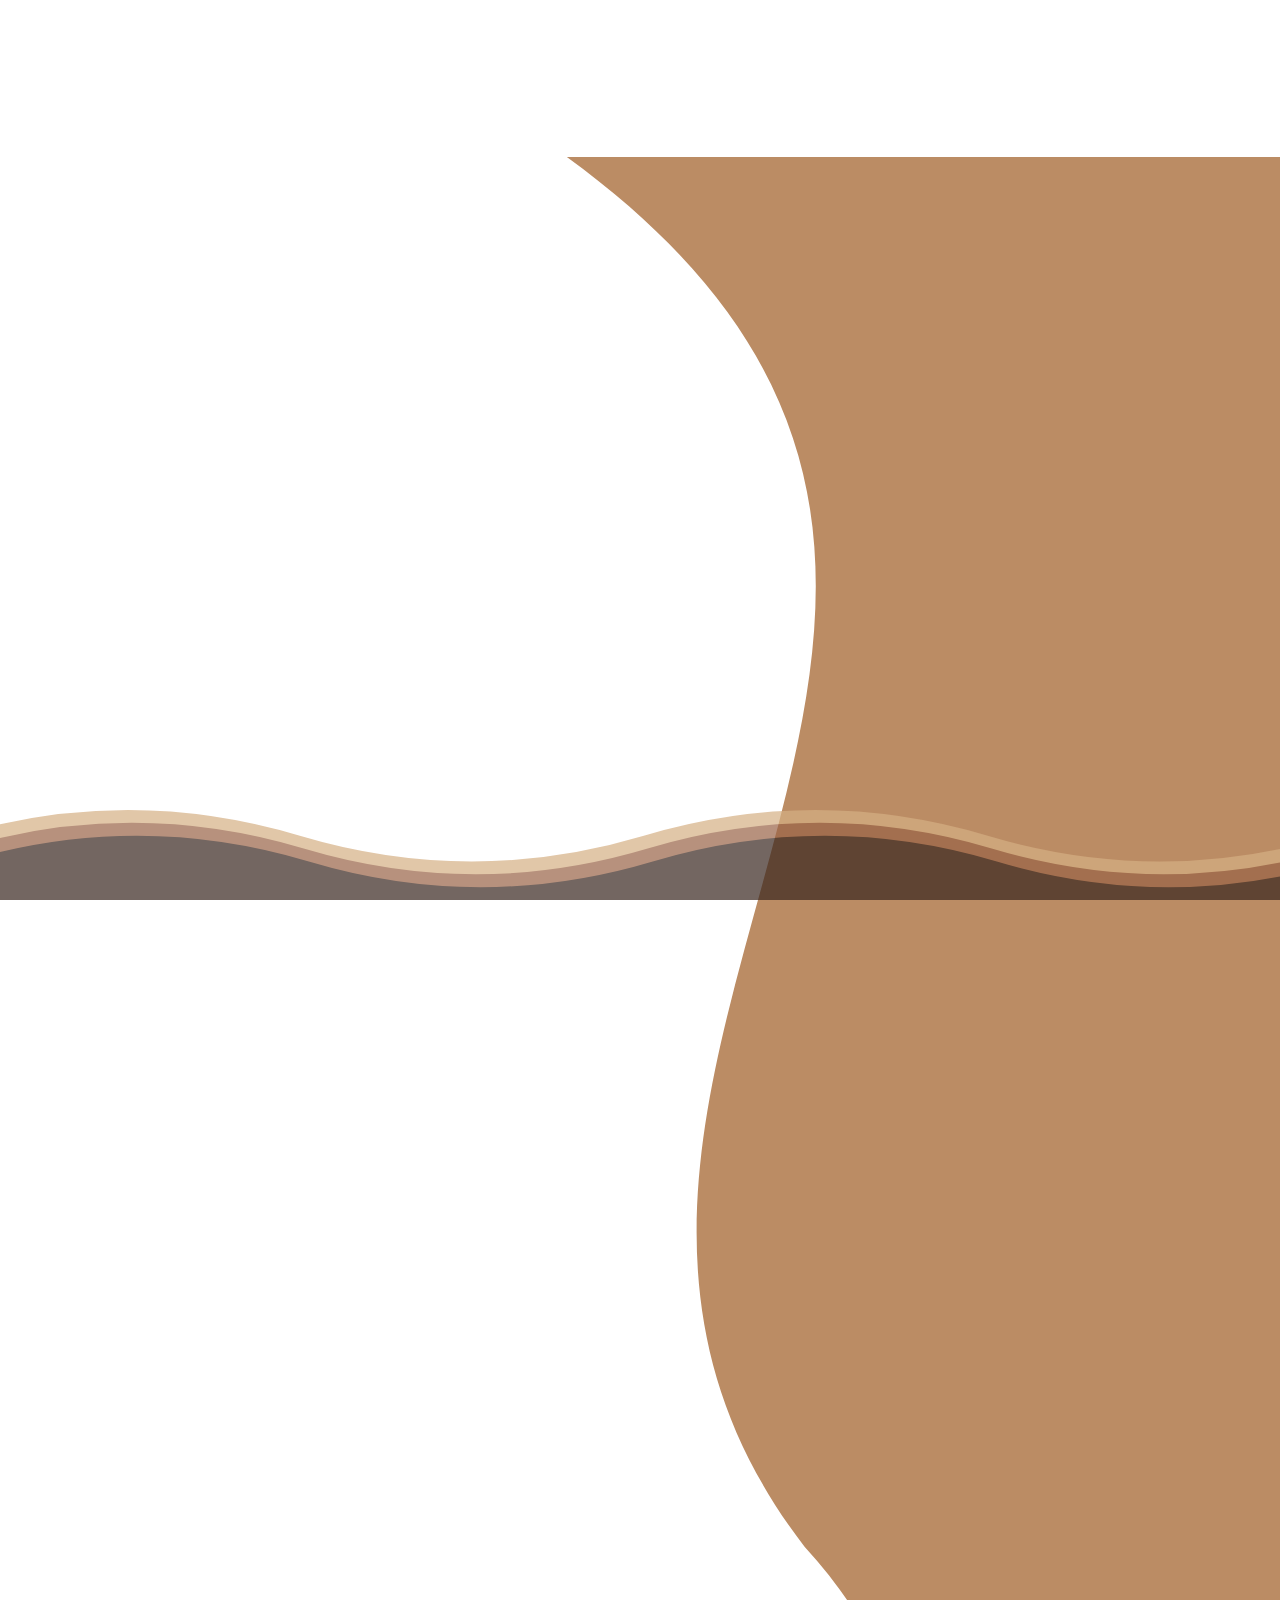
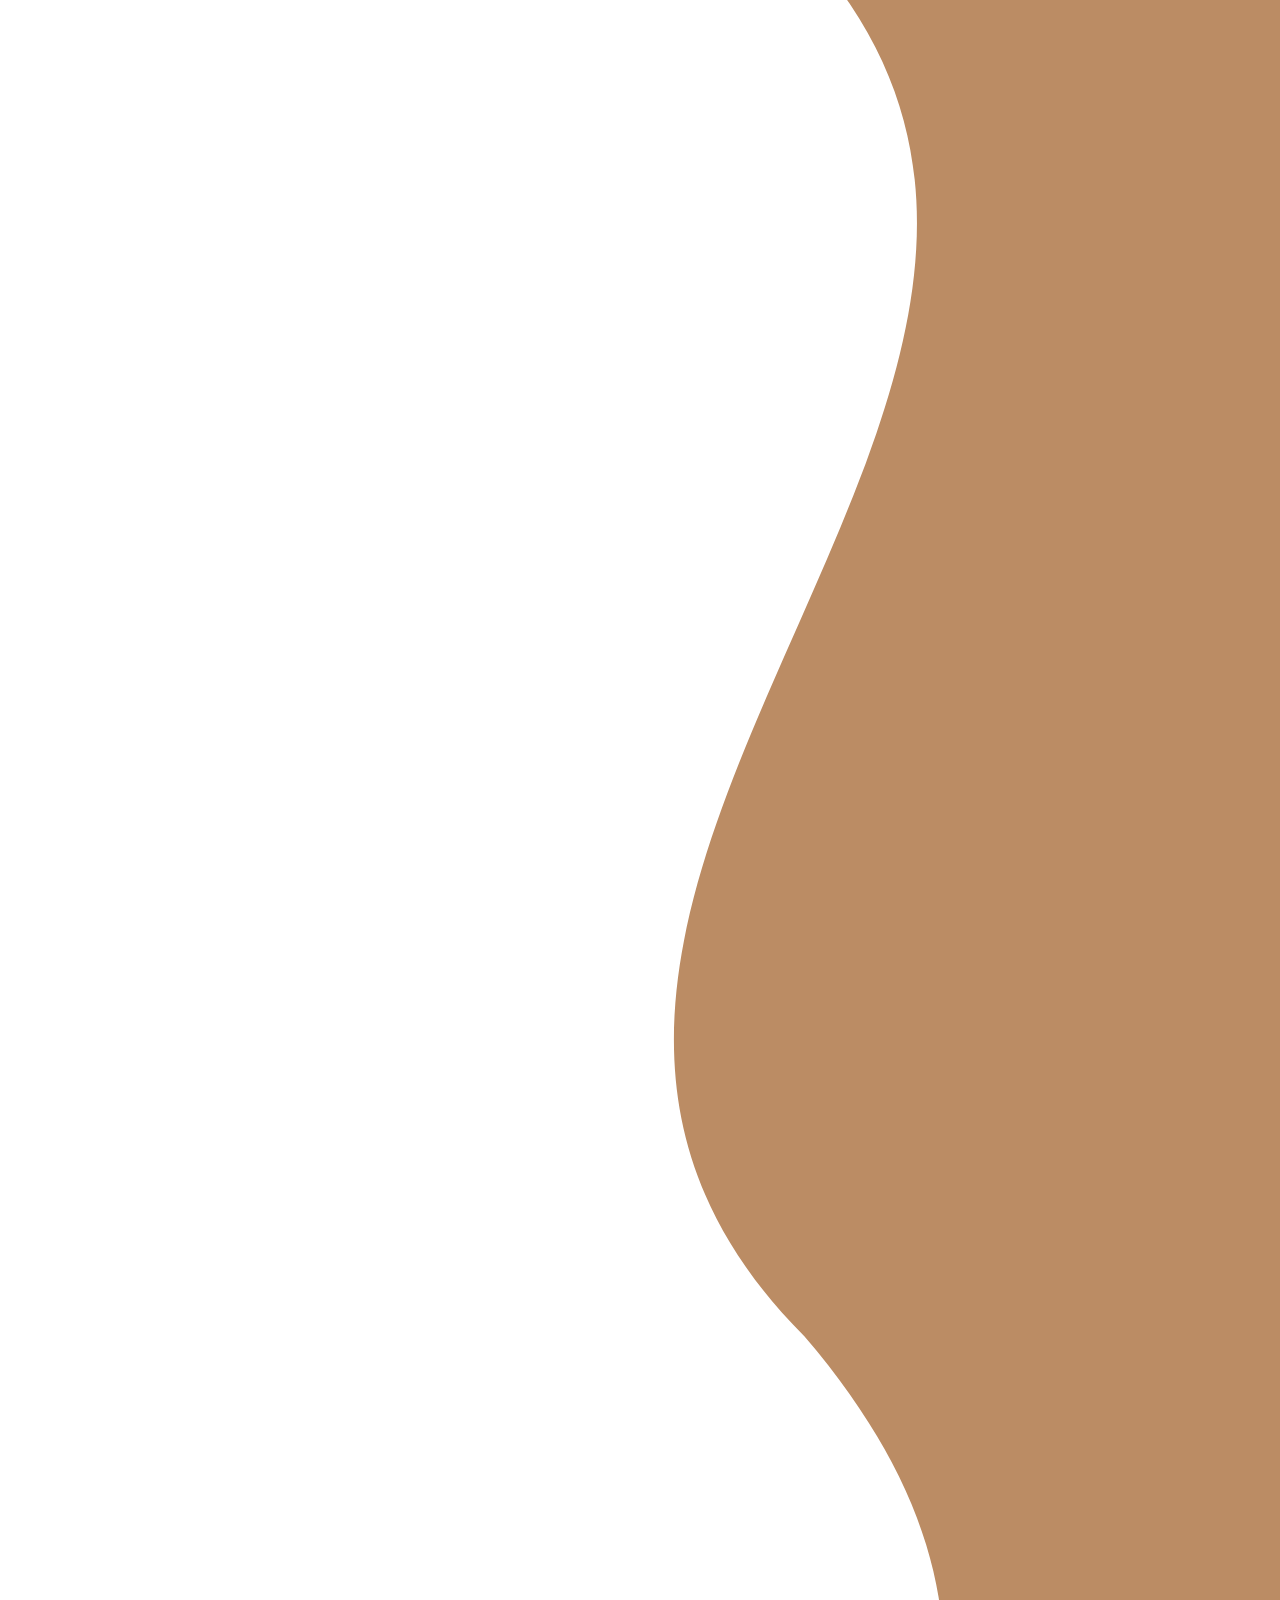
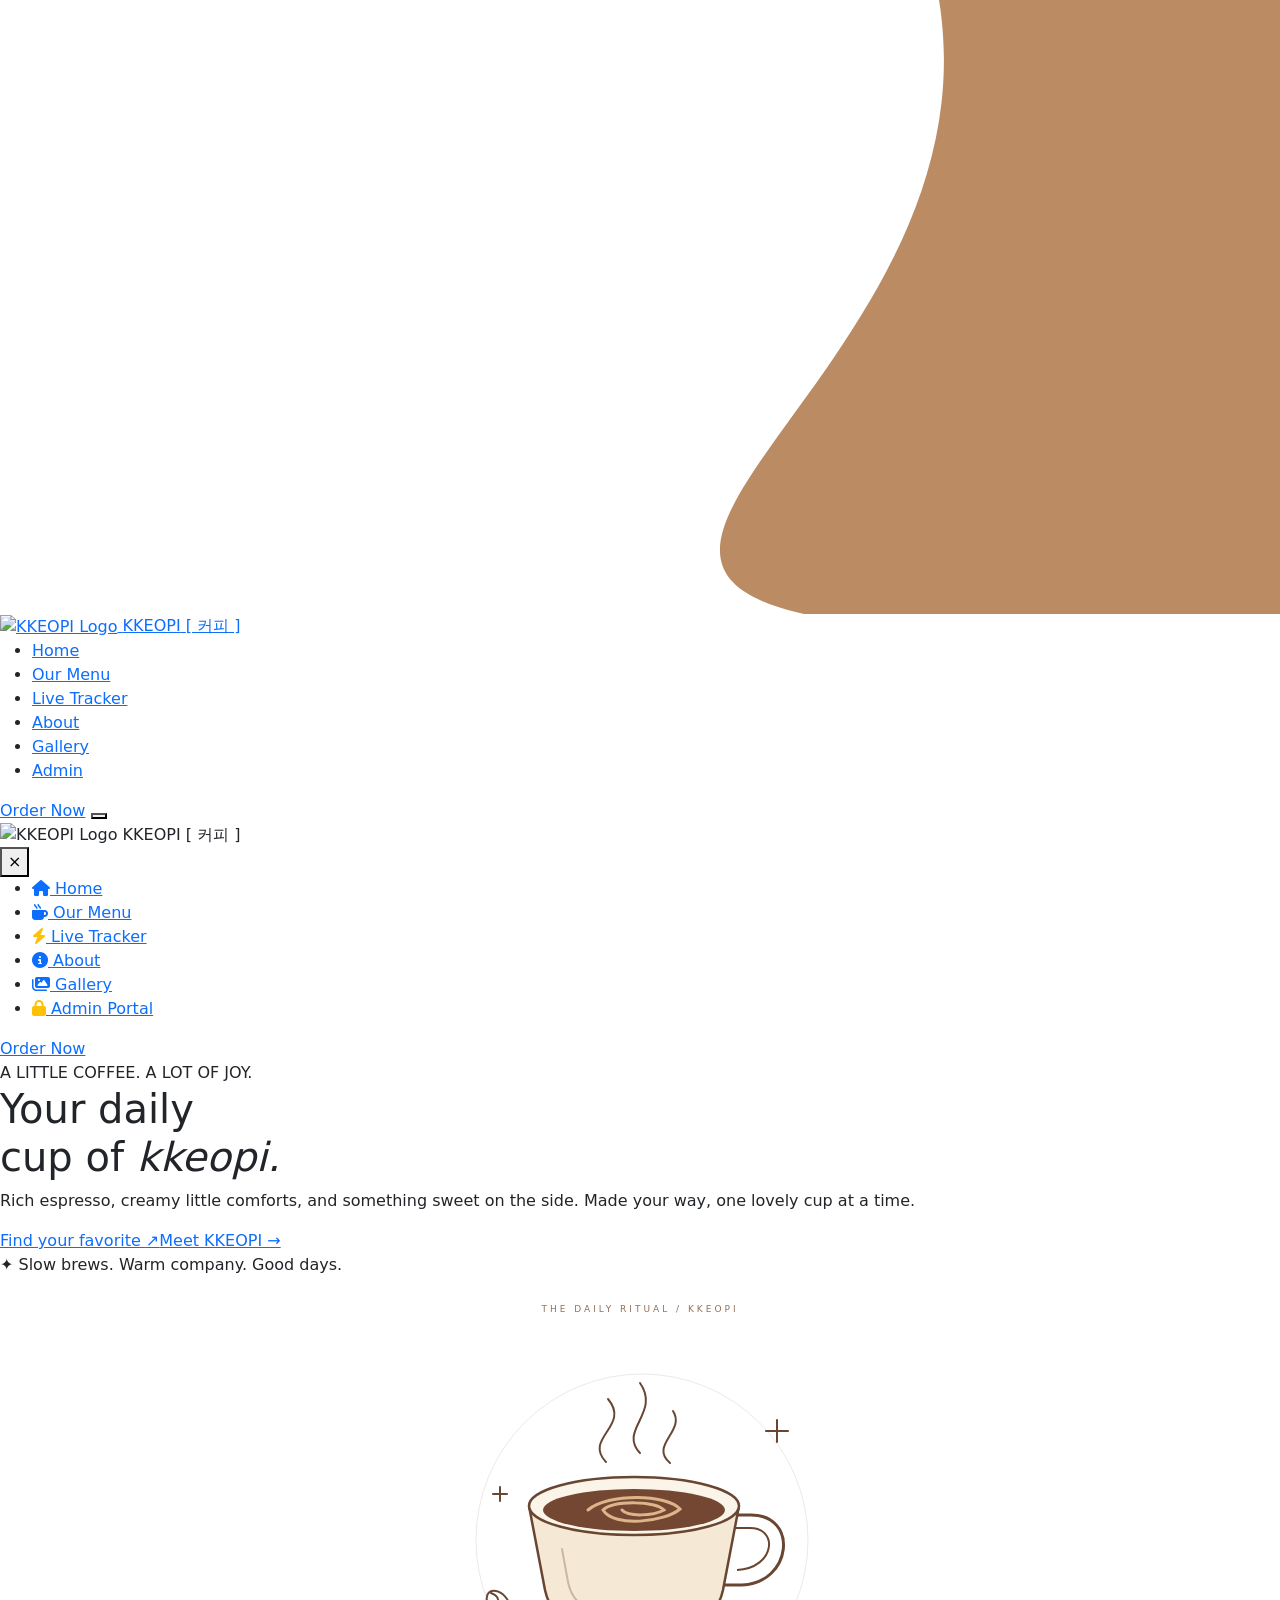
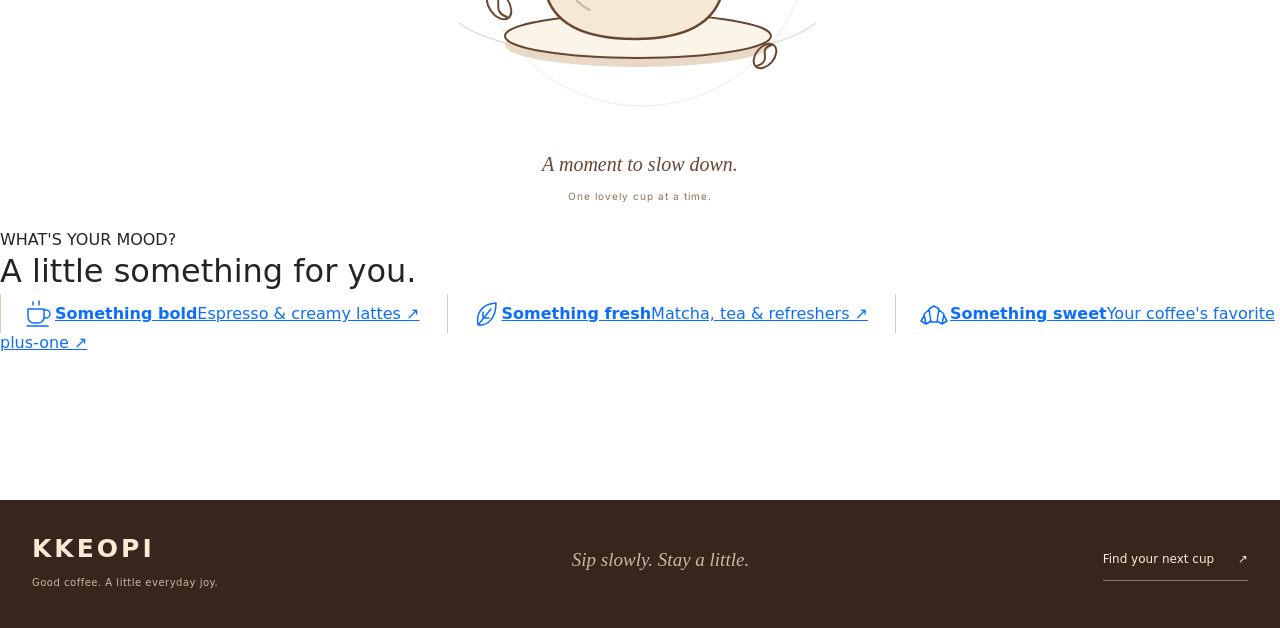
==== index.html @ 7f4a7f3a "improved UI" ====
<!DOCTYPE html>
<html lang="en">

<head>
  <meta charset="UTF-8">
  <meta name="viewport" content="width=device-width, initial-scale=1.0">
  <title>KKEOPI Coffee — Crafted Coffee for Every Moment</title>

  <link rel="preconnect" href="https://fonts.googleapis.com">
  <link rel="preconnect" href="https://fonts.gstatic.com" crossorigin>
  <link href="https://fonts.googleapis.com/css2?family=Cormorant+Garamond:wght@600;700&family=Inter:wght@300;400;500;600;700&display=swap" rel="stylesheet">
  <link href="https://cdnjs.cloudflare.com/ajax/libs/font-awesome/6.6.0/css/all.min.css" rel="stylesheet">
  <link href="https://cdn.jsdelivr.net/npm/bootstrap@5.3.3/dist/css/bootstrap.min.css" rel="stylesheet">
  <link rel="stylesheet" href="KKEOPI.css">
  <script src="https://cdn.jsdelivr.net/npm/@supabase/supabase-js@2"></script>
  <script src="config.js"></script>
  <script src="assets/kopi-client.js" defer></script>
  <script src="KKEOPI.js" defer></script>
  <link rel="stylesheet" href="assets/customer.css">
  <link rel="stylesheet" href="assets/storefront-refresh.css">
  <script src="assets/customer.js" defer></script>
  <link rel="stylesheet" href="assets/cafe-evolution.css">
  <script src="assets/cafe-evolution.js" defer></script>
</head>

<body class="customer-site">
  <!-- Interactive Liquid Coffee Touching Surface Canvas -->
  <canvas id="coffeeRippleCanvas"></canvas>

  <div class="left-side"></div>
  <div class="right-side"></div>
  <div class="mouseGlow"></div>

  <!-- Coffee Wave from AI -->
  <svg class="wave" viewBox="0 0 350 1000" preserveAspectRatio="none">
    <path fill="#BB8C64"
      d="M155 0
      C320 120 120 250 220 380
      C330 500 100 640 220 760
      C340 900 130 980 220 1000
      L350 1000
      L350 0Z" />
  </svg>

  <!-- Liquid Frosted Navigation Bar -->
  <nav class="liquid-nav">
    <a href="index.html" class="logo">
      <img src="assets/kkeopi_logo.jpg" alt="KKEOPI Logo" class="brand-logo-img" referrerPolicy="no-referrer">
      <span>KKEOPI</span> <span class="brand-badge">[ 커피 ]</span>
    </a>
    
    <div class="nav-links-wrapper">
      <div class="sliding-pill" id="navPill"></div>
      <ul id="navList">
        <li class="active"><a href="index.html">Home</a></li>
        <li><a href="products.html">Our Menu</a></li>
        <li><a href="order-status.html">Live Tracker</a></li>
        <li><a href="about.html">About</a></li>
        <li><a href="gallery.html">Gallery</a></li>
        <li><a href="admin.html">Admin</a></li>
      </ul>
    </div>

    <div class="nav-actions">
      <a href="products.html" class="order liquid-sheen">Order Now</a>
      <button class="hamburger-btn" id="mobileMenuBtn" aria-label="Toggle navigation menu">
        <span></span>
        <span></span>
        <span></span>
      </button>
    </div>
  </nav>

  <!-- Responsive Mobile Hamburger Drawer -->
  <div class="mobile-drawer" id="mobileDrawer">
    <div class="mobile-drawer-backdrop" id="drawerBackdrop"></div>
    <div class="mobile-drawer-content">
      <div class="drawer-header">
        <div class="logo">
          <img src="assets/kkeopi_logo.jpg" alt="KKEOPI Logo" class="brand-logo-img" referrerPolicy="no-referrer">
          <span>KKEOPI</span> <span class="brand-badge">[ 커피 ]</span>
        </div>
        <button class="drawer-close" id="drawerClose" aria-label="Close menu">&times;</button>
      </div>
      <ul class="mobile-nav-list">
        <li class="active"><a href="index.html"><i class="fa-solid fa-house"></i> Home</a></li>
        <li><a href="products.html"><i class="fa-solid fa-mug-hot"></i> Our Menu</a></li>
        <li><a href="order-status.html"><i class="fa-solid fa-bolt text-warning"></i> Live Tracker</a></li>
        <li><a href="about.html"><i class="fa-solid fa-circle-info"></i> About</a></li>
        <li><a href="gallery.html"><i class="fa-solid fa-images"></i> Gallery</a></li>
        <li><a href="admin.html"><i class="fa-solid fa-lock text-warning"></i> Admin Portal</a></li>
      </ul>
      <div class="drawer-footer">
        <a href="products.html" class="order mobile-order liquid-sheen">Order Now</a>
      </div>
    </div>
  </div>

  <main class="home-main">
  <section class="hero">
    <div class="hero-copy">
      <span class="eyebrow">A LITTLE COFFEE. A LOT OF JOY.</span>
      <h1>Your daily<br>cup of <em>kkeopi.</em></h1>
      <p>Rich espresso, creamy little comforts, and something sweet on the side. Made your way, one lovely cup at a time.</p>
      <div class="buttons"><a href="products.html" class="liquid-sheen">Find your favorite <span aria-hidden="true">&#8599;</span></a><a href="about.html">Meet KKEOPI &rarr;</a></div>
      <div class="hero-note"><span>&#10022;</span> Slow brews. Warm company. Good days.</div>
    </div>
<div class="hero-art" aria-hidden="true">
      <span class="art-label">THE DAILY RITUAL / KKEOPI</span>
      <svg class="coffee-sketch" viewBox="0 0 480 430" fill="none" xmlns="http://www.w3.org/2000/svg">
        <circle cx="242" cy="221" r="166" stroke="currentColor" stroke-opacity=".12"/>
        <path d="M59 304C115 347 350 355 416 304" stroke="currentColor" stroke-opacity=".2" stroke-width="1.5"/>
        <ellipse cx="238" cy="326" rx="133" ry="22" fill="#e7d9c6"/>
        <ellipse cx="238" cy="317" rx="133" ry="22" fill="#fbf4e8" stroke="currentColor" stroke-width="2"/>
        <path d="M331 196H351C399 196 392 264 342 266H323" stroke="currentColor" stroke-width="3"/>
        <path d="M334 209H350C379 209 375 249 337 251" stroke="currentColor" stroke-width="2"/>
        <path d="M129 187L145 271C153 308 190 320 235 320C280 320 315 307 323 271L339 187" fill="#f5e8d5" stroke="currentColor" stroke-width="2.5"/>
        <ellipse cx="234" cy="187" rx="105" ry="29" fill="#fbf4e8" stroke="currentColor" stroke-width="2.5"/>
        <ellipse cx="234" cy="191" rx="91" ry="21" fill="#744732"/>
        <path d="M188 191C208 174 267 175 280 190C265 203 214 209 203 191C214 181 256 182 264 191C253 197 228 198 222 191" stroke="#dcb58a" stroke-width="3" stroke-linecap="round"/>
        <path d="M162 230L168 263C171 278 179 286 190 291" stroke="currentColor" stroke-opacity=".3" stroke-width="2" stroke-linecap="round"/>
        <g class="sketch-steam" stroke="currentColor" stroke-width="2" stroke-linecap="round">
          <path d="M206 143C183 119 231 107 208 80"/>
          <path d="M240 134C218 111 261 94 240 64"/>
          <path d="M270 144C249 126 286 112 273 92"/>
        </g>
        <g stroke="currentColor" stroke-width="2" stroke-linecap="round">
          <path d="M377 101V123M366 112H388M100 168V182M93 175H107"/>
          <ellipse cx="99" cy="286" rx="10" ry="16" transform="rotate(-35 99 286)"/>
          <path d="M91 274C107 280 89 291 107 298"/>
          <ellipse cx="365" cy="337" rx="9" ry="14" transform="rotate(40 365 337)"/>
          <path d="M372 326C356 330 374 341 357 347"/>
        </g>
      </svg>
      <span class="art-caption">A moment to slow down.<span>One lovely cup at a time.</span></span>
    </div>
  </section>
  <section class="home-picks" aria-label="Find your next favorite">
    <div><span class="eyebrow">WHAT'S YOUR MOOD?</span><h2>A little something for you.</h2></div>
    <a href="products.html?category=signature"><svg class="pick-icon" viewBox="0 0 32 32" fill="none" stroke="currentColor" stroke-width="1.5" stroke-linecap="round" stroke-linejoin="round" aria-hidden="true"><path d="M5 10h16v8a6 6 0 0 1-6 6h-4a6 6 0 0 1-6-6zM21 11h2a4 4 0 0 1 0 8h-2M4 27h21M10 6V3M16 6V2"/></svg><strong>Something bold</strong><span>Espresso & creamy lattes &#8599;</span></a>
    <a href="products.html?category=non-coffee"><svg class="pick-icon" viewBox="0 0 32 32" fill="none" stroke="currentColor" stroke-width="1.5" stroke-linecap="round" stroke-linejoin="round" aria-hidden="true"><path d="M8 26C6 15 11 5 26 4c0 14-7 23-18 22ZM8 26 21 10M13 19v-6M13 19h6"/></svg><strong>Something fresh</strong><span>Matcha, tea & refreshers &#8599;</span></a>
    <a href="products.html?category=pastries"><svg class="pick-icon" viewBox="0 0 32 32" fill="none" stroke="currentColor" stroke-width="1.5" stroke-linecap="round" stroke-linejoin="round" aria-hidden="true"><path d="m11 10 5-3 5 3-2 13h-6zM11 11l-5 4 2 10 5-3M21 11l5 4-2 10-5-3M6 17l-3 5 5 3M26 17l3 5-5 3"/></svg><strong>Something sweet</strong><span>Your coffee's favorite plus-one &#8599;</span></a>
  </section>
  </main>

<footer class="coffee-footer">
    <div class="coffee-tide" aria-hidden="true">
      <svg viewBox="0 0 1440 140" preserveAspectRatio="none" xmlns="http://www.w3.org/2000/svg">
        <defs><path id="coffee-swell" d="M0 65Q180 5 360 65T720 65T1080 65T1440 65T1800 65T2160 65T2520 65T2880 65V140H0Z"/></defs>
        <use href="#coffee-swell" class="tide-crema" fill="#d5af83"/>
        <use href="#coffee-swell" class="tide-caramel" fill="#996346"/>
        <use href="#coffee-swell" class="tide-espresso" fill="#38251e"/>
      </svg>
    </div>
    <div class="coffee-footer-content"><a href="index.html" class="footer-wordmark">KKEOPI<span>Good coffee. A little everyday joy.</span></a><span class="footer-note">Sip slowly. Stay a little.</span><a href="products.html" class="footer-menu-link">Find your next cup <span aria-hidden="true">&#8599;</span></a></div>
  </footer>
</body>
</html>
---- assets/storefront-refresh.css ----
/* Coffee sketches, flowing footer, and a quieter menu. */
.hero-art { position:relative; color:#694632; min-width:0; padding:18px 0 24px; text-align:center; }
.art-label { font-size:9px; letter-spacing:3px; color:#92715b; }
.coffee-sketch { display:block; width:100%; max-width:480px; margin:0 auto; }
.art-caption { display:block; font-family:Georgia,serif; font-style:italic; font-size:20px; }
.art-caption>span { display:block; margin-top:10px; font-family:Inter,sans-serif; font-size:10px; font-style:normal; letter-spacing:1px; color:#92715b; }
.sketch-steam { animation:coffee-steam 5s ease-in-out infinite; }
@keyframes coffee-steam { 0%,100% { opacity:.4; transform:translateY(3px); } 50% { opacity:.85; transform:translateY(-5px); } }
.home-picks .pick-icon { width:32px; height:32px; }
.home-picks>a { background:transparent; box-shadow:none; border:0; border-left:1px solid #dfcbb4; border-radius:0; padding:10px 22px; }
.home-picks>a:nth-child(3),.home-picks>a:nth-child(4) { background:transparent; }
/* Keep homepage text and controls above the decorative scroll tide (z-index:20). */
.customer-site .home-main,
.customer-site .coffee-footer-content { position:relative; z-index:21; }
.coffee-footer { margin-top:26px; color:#f9ead6; }
.coffee-tide { height:120px; overflow:hidden; }
.coffee-tide svg { display:block; width:100%; height:100%; overflow:hidden; }
.coffee-tide use { animation:coffee-flow 16s linear infinite; }
.coffee-tide .tide-caramel { animation-duration:21s; animation-direction:reverse; translate:0 15px; }
.coffee-tide .tide-espresso { animation-duration:12s; translate:0 30px; }
.coffee-footer.has-scroll-tide { padding-top:120px; }
.has-scroll-tide .coffee-tide { position:fixed; left:0; right:0; bottom:0; z-index:20; pointer-events:none; opacity:var(--tide-opacity,.7); transform:translateY(var(--tide-dock,0px)); }
.has-scroll-tide .coffee-tide svg { width:calc(100% + 96px); max-width:none; margin-left:-48px; transform:translateY(var(--tide-lift,0px)); }
.has-scroll-tide .tide-crema { translate:var(--tide-back,0px) 0; }
.has-scroll-tide .tide-caramel { translate:var(--tide-mid,0px) 15px; }
.has-scroll-tide .tide-espresso { translate:var(--tide-front,0px) 30px; }
@keyframes coffee-flow { from { transform:translateX(-1440px); } to { transform:translateX(0); } }
.coffee-footer-content { background:#38251e; margin-top:-1px; padding:30px max(32px,calc((100vw - 1216px)/2)) 38px; display:flex; align-items:center; justify-content:space-between; gap:30px; }
.coffee-footer a { color:inherit; text-decoration:none; }
.footer-wordmark { font-size:25px; font-weight:700; letter-spacing:3px; }
.footer-wordmark>span { display:block; font-weight:400; font-size:10px; letter-spacing:.5px; color:#cfb6a2; margin-top:8px; }
.footer-note { font-family:Georgia,serif; font-style:italic; color:#cfb6a2; font-size:19px; }
.footer-menu-link { font-size:12px; padding:12px 0; border-bottom:1px solid #92705b; }
.footer-menu-link>span { margin-left:20px; }
.customer-site .cart-board-header { text-align:left; position:relative; margin-bottom:36px; }
.customer-site .cart-board-header>p { margin-left:0; }
.customer-site .stand-badge { padding:0; border:0; background:none; letter-spacing:2px; }
.customer-site .menu-search { margin:28px 0 12px; max-width:520px; border-radius:8px; background:#fffaf3; }
.customer-site .category-filters { justify-content:flex-start; border-bottom:1px solid #dfcfbc; padding-bottom:20px; }
.customer-site .filter-chip { border-radius:6px; background:transparent; border-color:transparent; }
.customer-site .filter-chip.active { background:#38251e; box-shadow:none; }
.customer-site .products-grid { gap:28px; align-items:start; }
.customer-site .cart-card { background:#fffdf8; border:1px solid #e5d8c7; border-radius:12px; box-shadow:0 3px 6px #38251e04; }
.customer-site .cart-card:hover { transform:translateY(-3px); box-shadow:0 12px 24px #38251e0d; border-color:#cbb49a; }
.customer-site .cart-img-wrap { margin:0; width:100%; height:auto; aspect-ratio:4/3; border-radius:0; background:#e9dfd2; }
.customer-site .cart-img-wrap:after { background:none; box-shadow:none; }
.customer-site .cart-img-wrap img { object-fit:cover; }
.customer-site .cart-card:hover .cart-img-wrap img { transform:scale(1.025); }
.customer-site .tag-badge { left:14px; top:14px; bottom:auto; background:#fffaf0eb; color:#523723; border:1px solid #ffffff60; border-radius:4px; font-size:9px; font-weight:600; letter-spacing:.7px; padding:6px 9px; box-shadow:none; }
.customer-site .heart { top:12px; right:12px; background:#fffaf0ed; box-shadow:none; }
.customer-site .cart-content { padding:22px; gap:18px; }
.customer-site .name-row { align-items:baseline; flex-direction:row; gap:12px; }
.customer-site .name-row h2 { font-family:Inter,sans-serif; font-size:17px; font-weight:600; letter-spacing:-.5px; line-height:1.4; margin:0; }
.customer-site .price-tag { font-family:Inter,sans-serif; font-size:15px; font-weight:500; color:#65442f; }
.customer-site .desc { margin:10px 0 0; min-height:61px; font-size:12px; color:#897462; line-height:1.7; }
.customer-site details.quick-custom-preview { display:block; padding:0; border-radius:0; border-top:1px solid #eee4d7; border-bottom:1px solid #eee4d7; background:transparent; }
.quick-custom-preview summary { display:flex; align-items:center; gap:8px; cursor:pointer; padding:13px 0; font-size:11px; font-weight:600; list-style:none; }
.quick-custom-preview summary::-webkit-details-marker { display:none; }
.quick-custom-preview summary>span { margin-left:auto; font-size:9px; font-weight:400; color:#897462; }
.quick-custom-preview summary:after { content:'+'; font-size:17px; font-weight:400; }
.quick-custom-preview[open] summary:after { content:'\2212'; }
.quick-custom-preview[open] .chip-row { padding-bottom:12px; }
.customer-site .chip { border-radius:5px; background:#f7f1e8; border:1px solid #e8dccb; }
.customer-site .chip.active { background:#574032; border-color:#574032; }
.customer-site .cart-actions { grid-template-columns:36px 84px minmax(0,1fr); gap:8px; }
.customer-site .quantity { border:1px solid #e8dccb; border-radius:6px; background:transparent; padding:0; }
.customer-site .quantity button { min-width:25px; }
.customer-site .customize-trigger-btn { width:36px; border:1px solid #e8dccb; border-radius:6px; background:transparent; color:#694632; }
.customer-site .add-btn { grid-column:auto; border-radius:6px; background:#38251e; border:1px solid #38251e; box-shadow:none; font-size:11px; padding:10px; }
.customer-site .add-btn:hover { background:#65442f; }
.customer-site .buy-now-btn { font-size:10px; letter-spacing:.3px; min-height:24px; padding:2px; color:#897462; }
.customer-site .cart-card .liquid-sheen:before { display:none; }
@media(max-width:1000px) { .customer-site .cart-content { padding:18px; } .footer-note { display:none; } }
@media(max-width:700px) {
  .customer-site .hero { gap:12px; }
  .hero-art { padding-top:10px; }
  .coffee-sketch { max-width:330px; }
  .art-caption { font-size:18px; }
  .home-picks>a { padding:16px 0; border-left:0; border-top:1px solid #e6d8c6; display:grid; grid-template-columns:40px 1fr; column-gap:14px; }
  .home-picks .pick-icon { grid-row:span 2; }
  .home-picks a>span:last-child { grid-column:2; }
  .coffee-tide { height:85px; }
  .coffee-footer.has-scroll-tide { padding-top:85px; }
  .coffee-footer-content { padding:22px 24px 30px; flex-wrap:wrap; gap:24px; }
  .customer-site .products-grid { grid-template-columns:repeat(2,minmax(0,1fr)); gap:16px; }
  .customer-site .cart-actions { grid-template-columns:36px 1fr; }
  .customer-site .add-btn { grid-column:1/-1; }
  .customer-site .name-row { flex-wrap:wrap; gap:5px; }
  .customer-site .quick-custom-preview summary>span { display:none; }
  .quick-custom-preview summary:after { margin-left:auto; }
}
@media(max-width:520px) {
  .customer-site .products-grid { grid-template-columns:1fr; gap:24px; }
  .customer-site .cart-img-wrap { aspect-ratio: 3/2; }
  .customer-site .cart-actions { grid-template-columns:36px 84px minmax(0,1fr); }
  .customer-site .add-btn { grid-column:auto; }
  .customer-site .desc { min-height:0; }
  .customer-site .quick-custom-preview summary>span { display:inline; }
}
@media(prefers-reduced-motion:reduce) { .coffee-tide use,.sketch-steam { animation:none; } }

/* Decorative liquid mouse follower. */
.coffee-cursor { position:fixed; top:0; left:0; width:28px; height:28px; margin:-14px 0 0 -14px; border:1px solid #99634680; border-radius:46% 54% 55% 45%; background:radial-gradient(circle at 30% 25%,#fff8ec80,#d5af8340 45%,#99634630); box-shadow:inset 0 0 8px #fff5e650; pointer-events:none; z-index:10000; opacity:0; will-change:transform; transition:opacity .2s; }
.coffee-cursor.is-visible { opacity:1; }
@media (hover:none), (pointer:coarse), (prefers-reduced-motion:reduce) { .coffee-cursor { display:none; } }
---- assets/cafe-evolution.css ----
/* Warm surfaces and restrained motion, layered after the existing storefront. */
.customer-site { font-size:16px; }
.customer-site :is(button,a,summary) { touch-action:manipulation; }
.customer-site :is(button,.buttons a) { transition:transform .25s cubic-bezier(.2,.8,.2,1),box-shadow .25s,background .25s; }
.customer-site button:active,.customer-site .buttons a:active { transform:translateY(2px) scale(.98); }
.customer-site .hero p { font-size:16px; }
.hero-art { transform:translate3d(var(--parallax-x,0px),var(--parallax-y,0px),0); transition:transform .5s ease-out; }
.sketch-steam path { animation:steam-rise 3.6s ease-in-out infinite; }
.sketch-steam path:nth-child(2),.brew-steam path:nth-child(2) { animation-delay:-1.2s; }
.sketch-steam path:nth-child(3),.brew-steam path:nth-child(3) { animation-delay:-2.4s; }
.customer-site .hero-note>span { animation:cafe-float 5s ease-in-out infinite; }
.customer-site .buttons a:first-child:hover { transform:translateY(-3px); box-shadow:0 8px 0 #743a2420,0 15px 24px #743a2425; }
.reveal-in { animation:cafe-reveal .65s both; }
.ordering-page .cart-card { background:#fffcf7; border:1px solid #e4d5c3; border-radius:16px; box-shadow:0 3px 4px #51352309,0 14px 30px #5135230c,inset 0 1px 0 #fff; transition:transform .3s,box-shadow .3s; }
@media(hover:hover) and (pointer:fine) {
 .ordering-page .cart-card:hover { transform:perspective(1000px) rotateX(var(--tilt-x,0deg)) rotateY(var(--tilt-y,0deg)) translateY(-5px); box-shadow:0 4px 8px #51352312,0 24px 40px #51352318; }
}
.ordering-page .cart-img-wrap { margin:12px 12px 0; width:calc(100% - 24px); height:auto; aspect-ratio:4/3; border-radius:10px; }
.ordering-page .cart-img-wrap img { transition:transform .65s cubic-bezier(.2,.8,.2,1); }
.ordering-page .cart-card:hover .cart-img-wrap img { transform:scale(1.045); }
.ordering-page .cart-content { padding:22px; gap:18px; }
.ordering-page .name-row h2 { font-family:'Cormorant Garamond',Georgia,serif; font-size:28px; line-height:1.1; }
.ordering-page .desc { font-size:16px; line-height:1.65; min-height:0; color:#6d5544; }
.ordering-page .price-tag { color:#87482e; font-size:18px; }
.ordering-page .quick-custom-preview { background:#f5eee3; border:1px solid #e9ddcd; border-radius:9px; }
.ordering-page .quick-custom-preview summary { font-size:14px; }
.ordering-page .quick-custom-preview summary>span { font-size:12px; }
.ordering-page .chip { font-size:13px; min-height:40px; }
.ordering-page .quantity { background:#f5eee3; border:1px solid #d8c4ad; }
.ordering-page .quantity button:hover { background:#e8d9c5; }
.ordering-page .add-btn { background:#77432e; box-shadow:0 3px 0 #4e2d1f; }
.ordering-page .add-btn.just-added { background:#52653f; animation:added-pop .45s; }
.ordering-page .heart { background:#fffaf2; color:#764530; border:1px solid #dfcbb4; }
.ordering-page .heart.active { color:#a53d2e; background:#f9e4dc; animation:added-pop .4s; }
.ordering-page .filter-chip { transition:background .25s,box-shadow .25s,transform .25s; }
.ordering-page .filter-chip.active { box-shadow:0 4px 10px #482e2220; transform:translateY(-2px); }
.ordering-page .floatingCart { box-shadow:0 3px 0 #21150e,0 14px 30px #38251e30; }
.ordering-page .checkout-modal { left:auto; right:16px; top:16px; bottom:16px; width:min(580px,calc(100% - 32px)); max-height:calc(100dvh - 32px); border-radius:16px; transform:translateX(calc(100% + 24px)); transition:transform .4s cubic-bezier(.2,.8,.2,1),opacity .3s,visibility .4s; }
.ordering-page .checkout-modal.open { transform:translateX(0); }
.ordering-page .checkout-view { max-height:100%; }
.tracker-page { --bg-canvas:#fbf4e8; --bg-surface:#fffcf7; --bg-elevated:#f1e5d4; --text-primary:#38251e; --text-secondary:#6d5544; --text-muted:#75604e; --accent-kopi:#865036; --border-subtle:#dfcfbc; --border-focus:#98633e; --status-ready:#496239; --status-prep:#8b5028; --status-cancel:#a33225; }
.tracker-page .tracker-topbar { height:auto; position:relative; width:calc(100% - 64px); max-width:1280px; margin:24px auto 0; border:1px solid #e9ddcd; border-radius:18px; background:#fffaf2e8; box-shadow:0 8px 26px #4926160a; }
.tracker-page .tracker-topbar-inner { max-width:none; min-height:72px; flex-wrap:wrap; padding:14px 22px; }
.tracker-page .brand-wordmark { display:flex; align-items:center; gap:10px; font-family:inherit; font-weight:800; letter-spacing:1px; }
.brand-wordmark img { border-radius:50%; }
.tracker-page .top-nav-links a { font-size:14px; }
.tracker-page .top-action-link { min-height:40px; display:inline-flex; align-items:center; font-size:13px; }
.tracker-page .tracker-shell { max-width:1200px; padding:56px 28px 80px; }
.tracker-page .tracker-header-bar { gap:28px; margin-bottom:32px; }
.tracker-page .tracker-title { font-size:clamp(36px,4vw,54px); letter-spacing:-1px; margin-bottom:12px; }
.tracker-page .tracker-subtitle { font-size:16px; }
.tracker-page .tracker-header-bar>div:last-child { flex-wrap:wrap; }
.tracker-page .lookup-input { min-height:44px; width:190px; font-size:16px; }
.tracker-page .btn-minimal { min-height:44px; font-size:13px; border-radius:8px; box-shadow:none; }
.tracker-page .btn-minimal.primary,.tracker-page .order-notification button { background:#77432e; color:#fffaf2; }
.tracker-page #notificationBtn,.tracker-page #trackerAudioBtn { opacity:1!important; }
.tracker-page .tracker-grid { grid-template-columns:minmax(0,1.5fr) minmax(0,1fr); gap:24px; }
.tracker-page .surface-panel { padding:28px; border-radius:16px; box-shadow:0 3px 5px #51352306,0 18px 40px #5135230a; min-width:0; }
.tracker-page .order-meta-top { gap:16px; flex-wrap:wrap; padding-bottom:20px; }
.tracker-page .order-id-line { flex-wrap:wrap; font-size:12px; }
.tracker-page .order-id-number { font-size:28px; letter-spacing:-1px; overflow-wrap:anywhere; }
.tracker-page .customer-heading { font-size:16px; margin-top:8px; overflow-wrap:anywhere; }
.tracker-page .status-text-label { font-size:13px; padding:8px 10px; background:#f2e8da; border-radius:6px; }
.tracker-page .elapsed-timer { font-size:12px; margin-top:8px; }
.brew-scene { text-align:center; padding:22px 0 4px; color:#6d5544; font-size:14px; }
.brew-scene svg { display:block; width:230px; max-width:100%; margin:auto; }
.brew-check { opacity:0; transition:opacity .4s; }
[data-order-status="READY"] .brew-check,[data-order-status="COMPLETED"] .brew-check { opacity:1; }
[data-order-status="PREPARING"] .brew-steam path { animation:steam-rise 3.6s ease-in-out infinite; }
.tracker-page .compact-stepper { margin:28px 0; padding:0; }
.tracker-page .compact-stepper-track,.tracker-page .compact-stepper-fill { top:18px; left:10%; right:auto; width:80%; height:3px; background:#e5d7c5; }
.tracker-page .compact-stepper-fill { width:calc(var(--progress,0) * .8%); background:#865036; }
.tracker-page .step-circle { width:38px; height:38px; font-size:13px; background:#fffcf7; border-color:#c5af96; }
.tracker-page .step-node.active .step-circle { background:#865036; color:#fffaf2; box-shadow:0 0 0 5px #86503615; }
.tracker-page .step-node.completed .step-circle { background:#e5ebdc; color:#496239; border-color:#71825e; }
.tracker-page .step-label { font-size:12px; }
.tracker-page .live-stage-note { font-size:16px; line-height:1.65; padding:18px; flex-wrap:wrap; background:#f5ecdf; border-radius:8px; }
.tracker-page .section-kicker { font-size:16px; color:#38251e; margin-bottom:22px; }
.tracker-page .item-row-compact { font-size:16px; padding:16px 0; border-color:#e7dac9; gap:12px; }
.tracker-page .item-row-compact>div { overflow-wrap:anywhere; min-width:0; }
.tracker-page .item-row-compact>.mono-num { white-space:nowrap; font-size:14px; }
.tracker-page .item-qty,.tracker-page .order-notes-line { font-size:14px; }
.tracker-page .total-amount-val { font-size:24px; }
.tracker-page .text-secondary { color:#6d5544!important; }
.tracker-page .tracker-utility-bar { font-size:12px; gap:16px; }
.tracker-page[data-view="loading"] .brew-scene { animation:cafe-loading 1.4s ease-in-out infinite; }
.tracker-page[data-view="error"] .live-stage-note { background:#f9e9e2; border-color:#a33225; }
@keyframes steam-rise { 0%,100% { opacity:.25; transform:translateY(4px); } 50% { opacity:.8; transform:translateY(-6px); } }
@keyframes cafe-float { 50% { transform:translateY(-5px) rotate(12deg); } }
@keyframes cafe-reveal { from { opacity:.4; translate:0 14px; } to { opacity:1; translate:0 0; } }
@keyframes added-pop { 50% { scale:1.06; } }
@keyframes cafe-loading { 50% { opacity:.45; } }
@media(max-width:900px) { .tracker-page .top-nav-links { display:flex; order:3; width:100%; overflow-x:auto; padding:6px 0; gap:20px; } .tracker-page .tracker-grid { grid-template-columns:1fr; } }
@media(max-width:600px) {
 .tracker-page .tracker-topbar { width:calc(100% - 28px); margin-top:14px; }
 .tracker-page .tracker-topbar-inner { padding:12px; gap:12px; }
 .tracker-page .tracker-shell { padding:32px 16px 48px; }
 .tracker-page .surface-panel { padding:20px 16px; }
 .tracker-page .step-label { font-size:10px; }
 .tracker-page .status-indicator-group { text-align:left; }
 .ordering-page .cart-img-wrap { aspect-ratio:16/10; }
 .ordering-page .checkout-modal { inset:8px; width:calc(100% - 16px); max-height:calc(100dvh - 16px); }
}
@media(prefers-reduced-motion:reduce) { .customer-site *, .customer-site *::before, .customer-site *::after { animation:none!important; transition:none!important; scroll-behavior:auto!important; } .hero-art,.ordering-page .cart-card:hover { transform:none; } }
@media print { .brew-scene { display:none; } .tracker-page .tracker-grid { display:block; } .tracker-page .surface-panel { box-shadow:none; break-inside:avoid; } }
@view-transition { navigation:auto; }
::view-transition-old(root),::view-transition-new(root) { animation-duration:.18s; }
@media(prefers-reduced-motion:reduce) { ::view-transition-old(root),::view-transition-new(root) { animation:none; } }
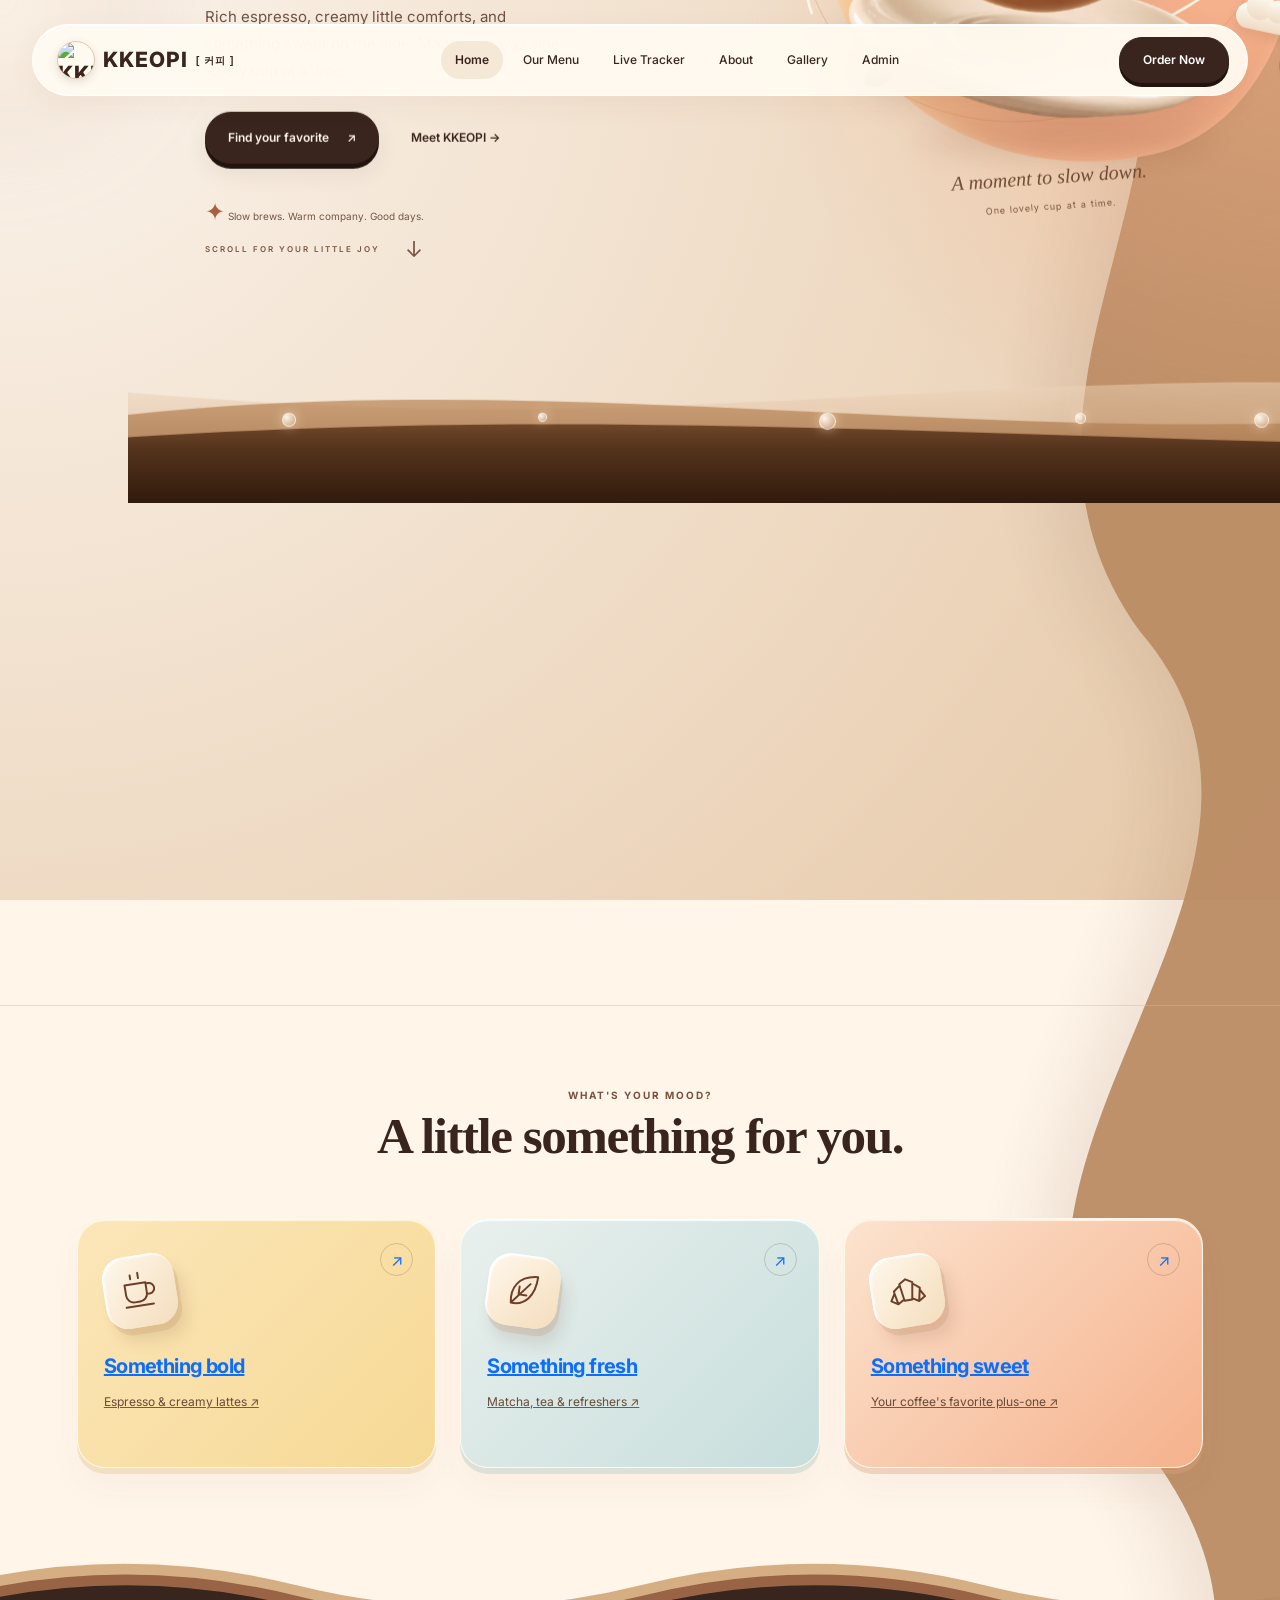
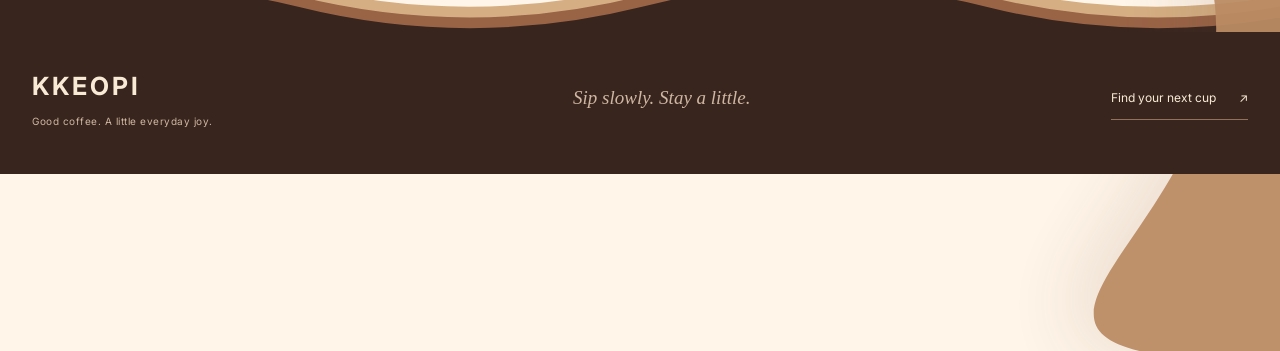
==== commit e7d00291: "added 3d effects" ====
--- a/index.html
+++ b/index.html
@@ -11,7 +11,7 @@
   <link href="https://fonts.googleapis.com/css2?family=Cormorant+Garamond:wght@600;700&family=Inter:wght@300;400;500;600;700&display=swap" rel="stylesheet">
   <link href="https://cdnjs.cloudflare.com/ajax/libs/font-awesome/6.6.0/css/all.min.css" rel="stylesheet">
   <link href="https://cdn.jsdelivr.net/npm/bootstrap@5.3.3/dist/css/bootstrap.min.css" rel="stylesheet">
-  <link rel="stylesheet" href="KKEOPI.css">
+
   <script src="https://cdn.jsdelivr.net/npm/@supabase/supabase-js@2"></script>
   <script src="config.js"></script>
   <script src="assets/kopi-client.js" defer></script>
@@ -21,9 +21,11 @@
   <script src="assets/customer.js" defer></script>
   <link rel="stylesheet" href="assets/cafe-evolution.css">
   <script src="assets/cafe-evolution.js" defer></script>
+  <link rel="stylesheet" href="KKEOPI.css">
 </head>
 
-<body class="customer-site">
+<body class="customer-site kkeopi-home">
+  <a class="skip-home" href="#main-content">Skip to content</a>
   <!-- Interactive Liquid Coffee Touching Surface Canvas -->
   <canvas id="coffeeRippleCanvas"></canvas>
 
@@ -48,11 +50,11 @@
       <img src="assets/kkeopi_logo.jpg" alt="KKEOPI Logo" class="brand-logo-img" referrerPolicy="no-referrer">
       <span>KKEOPI</span> <span class="brand-badge">[ 커피 ]</span>
     </a>
-    
+
     <div class="nav-links-wrapper">
       <div class="sliding-pill" id="navPill"></div>
       <ul id="navList">
-        <li class="active"><a href="index.html">Home</a></li>
+        <li class="active"><a href="index.html" aria-current="page">Home</a></li>
         <li><a href="products.html">Our Menu</a></li>
         <li><a href="order-status.html">Live Tracker</a></li>
         <li><a href="about.html">About</a></li>
@@ -63,7 +65,7 @@
 
     <div class="nav-actions">
       <a href="products.html" class="order liquid-sheen">Order Now</a>
-      <button class="hamburger-btn" id="mobileMenuBtn" aria-label="Toggle navigation menu">
+      <button class="hamburger-btn" id="mobileMenuBtn" aria-label="Toggle navigation menu" aria-expanded="false" aria-controls="mobileDrawer">
         <span></span>
         <span></span>
         <span></span>
@@ -72,7 +74,7 @@
   </nav>
 
   <!-- Responsive Mobile Hamburger Drawer -->
-  <div class="mobile-drawer" id="mobileDrawer">
+  <div class="mobile-drawer" id="mobileDrawer" inert>
     <div class="mobile-drawer-backdrop" id="drawerBackdrop"></div>
     <div class="mobile-drawer-content">
       <div class="drawer-header">
@@ -96,46 +98,71 @@
     </div>
   </div>
 
-  <main class="home-main">
+  <main class="home-main" id="main-content">
   <section class="hero">
+    <div class="coffee-bottom-waves" aria-hidden="true">
+    <svg class="coffee-wave-svg" viewBox="0 0 1440 320" preserveAspectRatio="none">
+      <defs>
+        <linearGradient id="espressoGrad" x1="0%" y1="0%" x2="0%" y2="100%">
+          <stop offset="0%" stop-color="#7B4E2E" />
+          <stop offset="40%" stop-color="#54331C" />
+          <stop offset="100%" stop-color="#301A0D" />
+        </linearGradient>
+        <linearGradient id="caramelGrad" x1="0%" y1="0%" x2="0%" y2="100%">
+          <stop offset="0%" stop-color="#C79668" />
+          <stop offset="100%" stop-color="#8C5C38" />
+        </linearGradient>
+        <linearGradient id="cremaGrad" x1="0%" y1="0%" x2="0%" y2="100%">
+          <stop offset="0%" stop-color="#EED5BA" />
+          <stop offset="100%" stop-color="#B88A60" />
+        </linearGradient>
+      </defs>
+
+      <!-- Back Crema Foam Wave -->
+      <path class="wave-layer wave-layer-3" fill="url(#cremaGrad)" fill-opacity="0.5"
+        d="M0,160 C320,240 480,80 800,180 C1120,280 1280,120 1440,160 L1440,320 L0,320 Z"></path>
+
+      <!-- Middle Caramel Wave -->
+      <path class="wave-layer wave-layer-2" fill="url(#caramelGrad)" fill-opacity="0.8"
+        d="M0,192 C240,120 480,260 720,180 C960,100 1200,240 1440,192 L1440,320 L0,320 Z"></path>
+
+      <!-- Foreground Rich Espresso Wave -->
+      <path class="wave-layer wave-layer-1" fill="url(#espressoGrad)"
+        d="M0,224 C360,160 640,290 1000,210 C1240,150 1360,250 1440,224 L1440,320 L0,320 Z"></path>
+    </svg>
+
+    <!-- Floating Froth / Crema Bubbles -->
+    <div class="crema-foam-bubbles">
+      <span class="foam-bubble b1"></span>
+      <span class="foam-bubble b2"></span>
+      <span class="foam-bubble b3"></span>
+      <span class="foam-bubble b4"></span>
+      <span class="foam-bubble b5"></span>
+    </div>
+  </div>
     <div class="hero-copy">
       <span class="eyebrow">A LITTLE COFFEE. A LOT OF JOY.</span>
-      <h1>Your daily<br>cup of <em>kkeopi.</em></h1>
+      <h1><span>Your daily</span><span>cup of</span><em>kkeopi.</em></h1>
       <p>Rich espresso, creamy little comforts, and something sweet on the side. Made your way, one lovely cup at a time.</p>
       <div class="buttons"><a href="products.html" class="liquid-sheen">Find your favorite <span aria-hidden="true">&#8599;</span></a><a href="about.html">Meet KKEOPI &rarr;</a></div>
       <div class="hero-note"><span>&#10022;</span> Slow brews. Warm company. Good days.</div>
     </div>
 <div class="hero-art" aria-hidden="true">
+      <div class="scene-halo"></div><div class="scene-orbit"></div>
       <span class="art-label">THE DAILY RITUAL / KKEOPI</span>
-      <svg class="coffee-sketch" viewBox="0 0 480 430" fill="none" xmlns="http://www.w3.org/2000/svg">
-        <circle cx="242" cy="221" r="166" stroke="currentColor" stroke-opacity=".12"/>
-        <path d="M59 304C115 347 350 355 416 304" stroke="currentColor" stroke-opacity=".2" stroke-width="1.5"/>
-        <ellipse cx="238" cy="326" rx="133" ry="22" fill="#e7d9c6"/>
-        <ellipse cx="238" cy="317" rx="133" ry="22" fill="#fbf4e8" stroke="currentColor" stroke-width="2"/>
-        <path d="M331 196H351C399 196 392 264 342 266H323" stroke="currentColor" stroke-width="3"/>
-        <path d="M334 209H350C379 209 375 249 337 251" stroke="currentColor" stroke-width="2"/>
-        <path d="M129 187L145 271C153 308 190 320 235 320C280 320 315 307 323 271L339 187" fill="#f5e8d5" stroke="currentColor" stroke-width="2.5"/>
-        <ellipse cx="234" cy="187" rx="105" ry="29" fill="#fbf4e8" stroke="currentColor" stroke-width="2.5"/>
-        <ellipse cx="234" cy="191" rx="91" ry="21" fill="#744732"/>
-        <path d="M188 191C208 174 267 175 280 190C265 203 214 209 203 191C214 181 256 182 264 191C253 197 228 198 222 191" stroke="#dcb58a" stroke-width="3" stroke-linecap="round"/>
-        <path d="M162 230L168 263C171 278 179 286 190 291" stroke="currentColor" stroke-opacity=".3" stroke-width="2" stroke-linecap="round"/>
-        <g class="sketch-steam" stroke="currentColor" stroke-width="2" stroke-linecap="round">
-          <path d="M206 143C183 119 231 107 208 80"/>
-          <path d="M240 134C218 111 261 94 240 64"/>
-          <path d="M270 144C249 126 286 112 273 92"/>
-        </g>
-        <g stroke="currentColor" stroke-width="2" stroke-linecap="round">
-          <path d="M377 101V123M366 112H388M100 168V182M93 175H107"/>
-          <ellipse cx="99" cy="286" rx="10" ry="16" transform="rotate(-35 99 286)"/>
-          <path d="M91 274C107 280 89 291 107 298"/>
-          <ellipse cx="365" cy="337" rx="9" ry="14" transform="rotate(40 365 337)"/>
-          <path d="M372 326C356 330 374 341 357 347"/>
-        </g>
-      </svg>
+      <svg class="scene-curve" viewBox="0 0 600 600" fill="none"><path d="M40 420C-30 240 520 110 558 280C594 442 138 560 110 390" stroke="#FFF5E9" stroke-width="3" stroke-linecap="round"/><path d="m96 398 14-14 13 15" stroke="#FFF5E9" stroke-width="3" stroke-linecap="round"/></svg>
+      <span class="foam-cloud cloud-one"></span><span class="foam-cloud cloud-two"></span>
+      <span class="coffee-bean bean-one"></span><span class="coffee-bean bean-two"></span><span class="coffee-bean bean-three"></span>
+      <span class="scene-spark spark-one">✦</span><span class="scene-spark spark-two">✧</span>
+      <div class="cup-depth"><div class="cup-float"><img class="hero-cup" src="assets/kkeopi-cup-3d.png" width="1254" height="1254" alt="" fetchpriority="high" decoding="async"></div></div>
+      <svg class="cup-steam" viewBox="0 0 150 140" fill="none"><g stroke="#fffaf2" stroke-width="3" stroke-linecap="round"><path d="M35 128C10 92 65 78 40 40"/><path d="M76 112C48 76 107 60 78 12"/><path d="M113 130C90 100 140 82 118 51"/></g></svg>
+      <span class="ritual-seal">a little<span>everyday</span>joy. <b>✳</b></span>
+      <span class="cup-shadow"></span>
       <span class="art-caption">A moment to slow down.<span>One lovely cup at a time.</span></span>
     </div>
+    <a class="hero-scroll" href="#your-mood"><span>SCROLL FOR YOUR LITTLE JOY</span> ↓</a>
   </section>
-  <section class="home-picks" aria-label="Find your next favorite">
+  <section id="your-mood" class="home-picks" aria-label="Find your next favorite">
     <div><span class="eyebrow">WHAT'S YOUR MOOD?</span><h2>A little something for you.</h2></div>
     <a href="products.html?category=signature"><svg class="pick-icon" viewBox="0 0 32 32" fill="none" stroke="currentColor" stroke-width="1.5" stroke-linecap="round" stroke-linejoin="round" aria-hidden="true"><path d="M5 10h16v8a6 6 0 0 1-6 6h-4a6 6 0 0 1-6-6zM21 11h2a4 4 0 0 1 0 8h-2M4 27h21M10 6V3M16 6V2"/></svg><strong>Something bold</strong><span>Espresso & creamy lattes &#8599;</span></a>
     <a href="products.html?category=non-coffee"><svg class="pick-icon" viewBox="0 0 32 32" fill="none" stroke="currentColor" stroke-width="1.5" stroke-linecap="round" stroke-linejoin="round" aria-hidden="true"><path d="M8 26C6 15 11 5 26 4c0 14-7 23-18 22ZM8 26 21 10M13 19v-6M13 19h6"/></svg><strong>Something fresh</strong><span>Matcha, tea & refreshers &#8599;</span></a>
--- a/KKEOPI.css
+++ b/KKEOPI.css
@@ -0,0 +1,966 @@
+* {
+  margin: 0;
+  padding: 0;
+  box-sizing: border-box;
+}
+
+:root {
+  --cream: #F5E8D8;
+  --latte: #E6C8A7;
+  --caramel: #BB8C64;
+  --espresso: #6B4A35;
+  --dark-roast: #3A2611;
+  --glass-bg: rgba(255, 255, 255, 0.28);
+  --glass-border: rgba(255, 255, 255, 0.45);
+  --pill-indicator: rgba(255, 255, 255, 0.75);
+}
+
+body {
+  font-family: 'Inter', -apple-system, BlinkMacSystemFont, "Segoe UI", Roboto, sans-serif;
+  min-height: 100vh;
+  overflow-x: hidden;
+  overflow-y: auto;
+  position: relative;
+  color: var(--dark-roast);
+  background: radial-gradient(circle at top left, #FDF7F0, #EAD7C2);
+}
+
+/* ==========================================
+   INTERACTIVE LIQUID COFFEE CANVAS
+========================================== */
+#coffeeRippleCanvas {
+  position: fixed;
+  inset: 0;
+  width: 100%;
+  height: 100%;
+  pointer-events: none;
+  z-index: 3;
+}
+
+/* ==========================================
+   BACKGROUND & WAVES
+========================================== */
+.left-side {
+  position: fixed;
+  inset: 0;
+  background: radial-gradient(circle at top left, #FBF4EC, #E6C8A7);
+  z-index: -3;
+}
+
+.mouseGlow {
+  position: fixed;
+  width: 320px;
+  height: 320px;
+  border-radius: 50%;
+  background: radial-gradient(circle, rgba(255, 240, 220, 0.35) 0%, rgba(187, 140, 100, 0.1) 60%, transparent 80%);
+  filter: blur(40px);
+  pointer-events: none;
+  left: 0;
+  top: 0;
+  z-index: -1;
+  transform: translate(-50%, -50%);
+  transition: transform 0.12s cubic-bezier(0.2, 0.8, 0.2, 1);
+}
+
+.wave {
+  position: absolute;
+  right: -120px;
+  top: 50%;
+  transform: translateY(-50%);
+  width: 700px;
+  height: 120%;
+  opacity: 0.95;
+  z-index: 1;
+  pointer-events: none;
+  filter: drop-shadow(-20px 0 40px rgba(107, 74, 53, 0.15));
+  transition: transform 0.25s ease-out;
+}
+
+/* ==========================================
+   LIQUID FROSTED NAVIGATION BAR
+========================================== */
+.liquid-nav {
+  position: fixed;
+  top: 24px;
+  left: 50%;
+  transform: translateX(-50%);
+  width: min(1180px, 90%);
+  padding: 10px 18px 10px 24px;
+  display: flex;
+  justify-content: space-between;
+  align-items: center;
+  border-radius: 9999px;
+  background: linear-gradient(135deg, rgba(255, 255, 255, 0.42) 0%, rgba(255, 255, 255, 0.18) 100%);
+  backdrop-filter: blur(28px) saturate(180%);
+  -webkit-backdrop-filter: blur(28px) saturate(180%);
+  border: 1px solid rgba(255, 255, 255, 0.55);
+  box-shadow: 
+    inset 0 1px 1.5px rgba(255, 255, 255, 0.85),
+    inset 0 -1px 2px rgba(107, 74, 53, 0.08),
+    0 20px 45px rgba(58, 38, 17, 0.12),
+    0 4px 12px rgba(0, 0, 0, 0.04);
+  z-index: 50;
+  transition: all 0.35s cubic-bezier(0.34, 1.56, 0.64, 1);
+}
+
+.liquid-nav:hover {
+  box-shadow: 
+    inset 0 1.5px 2px rgba(255, 255, 255, 0.95),
+    inset 0 -1px 2px rgba(107, 74, 53, 0.1),
+    0 25px 55px rgba(58, 38, 17, 0.16);
+}
+
+/* Brand Logo & Identity Badge */
+.logo {
+  font-family: 'Inter', sans-serif;
+  font-weight: 800;
+  font-size: 22px;
+  letter-spacing: 2px;
+  color: var(--dark-roast);
+  text-decoration: none;
+  display: inline-flex;
+  align-items: center;
+  gap: 10px;
+  user-select: none;
+}
+
+.brand-logo-img {
+  width: 34px;
+  height: 34px;
+  border-radius: 50%;
+  object-fit: cover;
+  border: 1.5px solid rgba(187, 140, 100, 0.45);
+  box-shadow: 0 3px 10px rgba(58, 38, 17, 0.14);
+  transition: transform 0.35s cubic-bezier(0.34, 1.56, 0.64, 1);
+  flex-shrink: 0;
+}
+
+.logo:hover .brand-logo-img {
+  transform: rotate(10deg) scale(1.08);
+}
+
+.brand-badge {
+  font-family: -apple-system, BlinkMacSystemFont, "Apple SD Gothic Neo", "Malgun Gothic", sans-serif;
+  font-size: 11px;
+  font-weight: 700;
+  letter-spacing: 1px;
+  color: var(--espresso);
+  background: rgba(187, 140, 100, 0.18);
+  border: 1px solid rgba(187, 140, 100, 0.35);
+  padding: 3px 8px;
+  border-radius: 999px;
+  box-shadow: inset 0 1px 2px rgba(255, 255, 255, 0.6);
+  display: inline-block;
+  vertical-align: middle;
+}
+
+/* Sliding Pill Nav Wrapper */
+.nav-links-wrapper {
+  position: relative;
+  display: flex;
+  align-items: center;
+  background: rgba(255, 255, 255, 0.15);
+  padding: 4px 6px;
+  border-radius: 9999px;
+  border: 1px solid rgba(255, 255, 255, 0.3);
+}
+
+.sliding-pill {
+  position: absolute;
+  top: 4px;
+  left: 0;
+  height: calc(100% - 8px);
+  width: 0;
+  border-radius: 9999px;
+  background: rgba(255, 255, 255, 0.85);
+  box-shadow: 
+    0 4px 16px rgba(58, 38, 17, 0.1),
+    inset 0 1px 1px rgba(255, 255, 255, 0.9);
+  pointer-events: none;
+  opacity: 0;
+  transform: translateX(0);
+  transition: 
+    transform 0.38s cubic-bezier(0.34, 1.35, 0.64, 1),
+    width 0.32s cubic-bezier(0.34, 1.35, 0.64, 1),
+    opacity 0.25s ease;
+  z-index: 1;
+}
+
+.nav-links-wrapper ul {
+  position: relative;
+  display: flex;
+  gap: 6px;
+  list-style: none;
+  margin: 0;
+  padding: 0;
+  z-index: 2;
+}
+
+.nav-links-wrapper li {
+  position: relative;
+}
+
+.nav-links-wrapper a {
+  display: block;
+  color: var(--dark-roast);
+  text-decoration: none;
+  font-size: 14px;
+  font-weight: 500;
+  padding: 9px 18px;
+  border-radius: 9999px;
+  transition: color 0.25s ease, transform 0.2s ease;
+  white-space: nowrap;
+}
+
+.nav-links-wrapper li.active a,
+.nav-links-wrapper a:hover {
+  color: var(--dark-roast);
+  font-weight: 600;
+}
+
+/* Nav Actions & Order Button */
+.nav-actions {
+  display: flex;
+  align-items: center;
+  gap: 12px;
+}
+
+.order {
+  position: relative;
+  background: linear-gradient(135deg, #6B4A35 0%, #4B2F20 100%);
+  color: #FFFFFF !important;
+  font-weight: 600;
+  font-size: 14px;
+  padding: 11px 26px;
+  border-radius: 9999px;
+  text-decoration: none;
+  box-shadow: 
+    0 8px 20px rgba(75, 47, 32, 0.28),
+    inset 0 1px 1px rgba(255, 255, 255, 0.3);
+  overflow: hidden;
+  transition: all 0.35s cubic-bezier(0.34, 1.56, 0.64, 1);
+  display: inline-flex;
+  align-items: center;
+  justify-content: center;
+  white-space: nowrap;
+}
+
+.order:hover {
+  transform: translateY(-3px) scale(1.02);
+  box-shadow: 
+    0 14px 28px rgba(75, 47, 32, 0.35),
+    inset 0 1px 2px rgba(255, 255, 255, 0.45);
+}
+
+.order:active {
+  transform: translateY(1px) scale(0.98);
+}
+
+/* Liquid Sheen Gloss Effect */
+.liquid-sheen {
+  position: relative;
+  overflow: hidden;
+}
+
+.liquid-sheen::after {
+  content: '';
+  position: absolute;
+  top: -50%;
+  left: -100%;
+  width: 60%;
+  height: 200%;
+  background: linear-gradient(
+    90deg, 
+    rgba(255, 255, 255, 0) 0%, 
+    rgba(255, 255, 255, 0.35) 45%, 
+    rgba(255, 255, 255, 0.65) 50%, 
+    rgba(255, 255, 255, 0.35) 55%, 
+    rgba(255, 255, 255, 0) 100%
+  );
+  transform: rotate(25deg);
+  animation: liquidSheenSweep 4.5s cubic-bezier(0.4, 0, 0.2, 1) infinite;
+  pointer-events: none;
+}
+
+@keyframes liquidSheenSweep {
+  0% {
+    left: -100%;
+  }
+  25%, 100% {
+    left: 200%;
+  }
+}
+
+/* Mobile Hamburger Button */
+.hamburger-btn {
+  display: none;
+  flex-direction: column;
+  justify-content: center;
+  align-items: center;
+  gap: 5px;
+  width: 42px;
+  height: 42px;
+  border-radius: 50%;
+  border: 1px solid rgba(255, 255, 255, 0.5);
+  background: rgba(255, 255, 255, 0.4);
+  backdrop-filter: blur(12px);
+  cursor: pointer;
+  padding: 0;
+  transition: all 0.25s ease;
+}
+
+.hamburger-btn span {
+  display: block;
+  width: 18px;
+  height: 2px;
+  background-color: var(--dark-roast);
+  border-radius: 2px;
+  transition: all 0.3s ease;
+}
+
+.hamburger-btn:hover {
+  background: rgba(255, 255, 255, 0.7);
+  transform: scale(1.05);
+}
+
+/* Mobile Drawer */
+.mobile-drawer {
+  position: fixed;
+  inset: 0;
+  pointer-events: none;
+  z-index: 1000;
+  visibility: hidden;
+  transition: visibility 0.35s ease;
+}
+
+.mobile-drawer.open {
+  pointer-events: auto;
+  visibility: visible;
+}
+
+.mobile-drawer-backdrop {
+  position: absolute;
+  inset: 0;
+  background: rgba(58, 38, 17, 0.45);
+  backdrop-filter: blur(10px);
+  -webkit-backdrop-filter: blur(10px);
+  opacity: 0;
+  transition: opacity 0.35s ease;
+}
+
+.mobile-drawer.open .mobile-drawer-backdrop {
+  opacity: 1;
+}
+
+.mobile-drawer-content {
+  position: absolute;
+  top: 0;
+  right: 0;
+  width: min(320px, 85vw);
+  height: 100%;
+  background: linear-gradient(175deg, rgba(253, 247, 240, 0.96) 0%, rgba(240, 222, 202, 0.96) 100%);
+  backdrop-filter: blur(32px) saturate(190%);
+  -webkit-backdrop-filter: blur(32px) saturate(190%);
+  border-left: 1px solid rgba(255, 255, 255, 0.6);
+  box-shadow: -15px 0 45px rgba(58, 38, 17, 0.22);
+  padding: 28px 24px;
+  display: flex;
+  flex-direction: column;
+  transform: translateX(100%);
+  transition: transform 0.4s cubic-bezier(0.34, 1.25, 0.64, 1);
+}
+
+.mobile-drawer.open .mobile-drawer-content {
+  transform: translateX(0);
+}
+
+.drawer-header {
+  display: flex;
+  justify-content: space-between;
+  align-items: center;
+  padding-bottom: 20px;
+  border-bottom: 1px solid rgba(107, 74, 53, 0.15);
+}
+
+.drawer-close {
+  background: rgba(255, 255, 255, 0.5);
+  border: 1px solid rgba(107, 74, 53, 0.15);
+  width: 38px;
+  height: 38px;
+  border-radius: 50%;
+  font-size: 22px;
+  color: var(--dark-roast);
+  cursor: pointer;
+  display: flex;
+  align-items: center;
+  justify-content: center;
+  transition: all 0.2s ease;
+}
+
+.drawer-close:hover {
+  background: white;
+  transform: rotate(90deg);
+}
+
+.mobile-nav-list {
+  list-style: none;
+  padding: 24px 0;
+  margin: 0;
+  display: flex;
+  flex-direction: column;
+  gap: 12px;
+  flex: 1;
+}
+
+.mobile-nav-list a {
+  display: flex;
+  align-items: center;
+  gap: 10px;
+  padding: 12px 18px;
+  color: var(--dark-roast);
+  text-decoration: none;
+  font-size: 16px;
+  font-weight: 500;
+  border-radius: 16px;
+  background: rgba(255, 255, 255, 0.35);
+  border: 1px solid rgba(255, 255, 255, 0.5);
+  transition: all 0.25s ease;
+}
+
+.mobile-nav-list a i {
+  width: 18px;
+  color: var(--caramel);
+  text-align: center;
+}
+
+.mobile-nav-list li.active a i {
+  color: var(--espresso);
+}
+
+.mobile-nav-list li.active a,
+.mobile-nav-list a:hover {
+  background: white;
+  transform: translateX(6px);
+  color: var(--espresso);
+  font-weight: 600;
+  box-shadow: 0 6px 16px rgba(107, 74, 53, 0.08);
+}
+
+.drawer-footer {
+  padding-top: 16px;
+}
+
+.mobile-order {
+  width: 100%;
+  padding: 14px;
+}
+
+/* ==========================================
+   HERO SECTION
+========================================== */
+.hero {
+  position: absolute;
+  left: 10%;
+  top: 50%;
+  transform: translateY(-50%);
+  width: min(540px, 85%);
+  z-index: 5;
+}
+
+.hero-brand-badge {
+  display: inline-flex;
+  align-items: center;
+  gap: 10px;
+  background: rgba(255, 255, 255, 0.65);
+  border: 1px solid rgba(255, 255, 255, 0.85);
+  backdrop-filter: blur(16px);
+  -webkit-backdrop-filter: blur(16px);
+  padding: 5px 14px 5px 6px;
+  border-radius: 999px;
+  box-shadow: 0 4px 16px rgba(58, 38, 17, 0.08);
+  margin-bottom: 16px;
+  transition: transform 0.3s ease;
+}
+
+.hero-brand-badge:hover {
+  transform: translateY(-2px);
+  background: rgba(255, 255, 255, 0.85);
+}
+
+.hero-logo-img {
+  width: 28px;
+  height: 28px;
+  border-radius: 50%;
+  object-fit: cover;
+  border: 1px solid rgba(187, 140, 100, 0.4);
+}
+
+.hero-badge-text {
+  font-size: 11px;
+  font-weight: 700;
+  letter-spacing: 1.2px;
+  color: var(--espresso);
+}
+
+.hero h1 {
+  font-family: "Cormorant Garamond", Georgia, serif;
+  font-size: clamp(60px, 8vw, 96px);
+  letter-spacing: 4px;
+  margin-bottom: 8px;
+  color: var(--dark-roast);
+  line-height: 1;
+}
+
+.hero h2 {
+  font-family: "Cormorant Garamond", Georgia, serif;
+  font-size: clamp(26px, 4vw, 36px);
+  margin-bottom: 20px;
+  font-weight: 500;
+  color: var(--espresso);
+  line-height: 1.2;
+}
+
+.hero p {
+  line-height: 1.8;
+  font-size: 17px;
+  margin-bottom: 38px;
+  color: #4A341E;
+}
+
+.buttons {
+  display: flex;
+  gap: 16px;
+  flex-wrap: wrap;
+}
+
+.buttons a {
+  padding: 15px 32px;
+  border-radius: 50px;
+  text-decoration: none;
+  font-weight: 600;
+  font-size: 15px;
+  transition: all 0.35s cubic-bezier(0.34, 1.56, 0.64, 1);
+  display: inline-flex;
+  align-items: center;
+  justify-content: center;
+}
+
+.buttons a:first-child {
+  background: linear-gradient(135deg, #6B4A35 0%, #4B2F20 100%);
+  color: white;
+  box-shadow: 0 10px 25px rgba(75, 47, 32, 0.28);
+}
+
+.buttons a:last-child {
+  background: rgba(255, 255, 255, 0.45);
+  border: 1px solid rgba(255, 255, 255, 0.65);
+  backdrop-filter: blur(18px);
+  color: var(--dark-roast);
+  box-shadow: 0 8px 20px rgba(58, 38, 17, 0.08);
+}
+
+.buttons a:hover {
+  transform: translateY(-5px);
+}
+
+/* ==========================================
+   TOAST NOTIFICATIONS
+========================================== */
+.toast {
+  position: fixed;
+  bottom: 30px;
+  left: 50%;
+  transform: translateX(-50%) translateY(40px);
+  background: rgba(58, 38, 17, 0.92);
+  backdrop-filter: blur(16px);
+  -webkit-backdrop-filter: blur(16px);
+  color: #FFFFFF;
+  padding: 14px 28px;
+  border-radius: 9999px;
+  font-size: 14px;
+  font-weight: 500;
+  letter-spacing: 0.5px;
+  border: 1px solid rgba(255, 255, 255, 0.2);
+  box-shadow: 0 15px 35px rgba(0, 0, 0, 0.25);
+  opacity: 0;
+  z-index: 9999;
+  pointer-events: none;
+  transition: all 0.35s cubic-bezier(0.34, 1.56, 0.64, 1);
+}
+
+.toast.show {
+  opacity: 1;
+  transform: translateX(-50%) translateY(0);
+}
+
+/* ==========================================
+   RESPONSIVE QUERIES
+========================================== */
+@media (max-width: 960px) {
+  .nav-links-wrapper {
+    display: none;
+  }
+  
+  .hamburger-btn {
+    display: flex;
+  }
+
+  .wave {
+    width: 480px;
+    right: -180px;
+    opacity: 0.7;
+  }
+
+  .hero {
+    left: 7%;
+    width: 86%;
+  }
+}
+
+@media (max-width: 520px) {
+  .liquid-nav {
+    top: 14px;
+    padding: 8px 14px 8px 18px;
+  }
+
+  .logo {
+    font-size: 18px;
+    letter-spacing: 1.5px;
+  }
+
+  .brand-badge {
+    font-size: 10px;
+    padding: 2px 6px;
+  }
+
+  .order {
+    padding: 8px 16px;
+    font-size: 13px;
+  }
+
+  .hero {
+    top: 52%;
+  }
+  
+  .hero p {
+    font-size: 15px;
+  }
+
+  .buttons a {
+    width: 100%;
+  }
+}
+
+/* ==========================================
+   UNDERNEATH ANIMATED WAVING COFFEE OCEAN
+========================================== */
+.coffee-bottom-waves {
+  position: fixed;
+  bottom: 0;
+  left: 0;
+  width: 100%;
+  height: clamp(140px, 25vh, 280px);
+  pointer-events: none;
+  z-index: 2;
+  overflow: hidden;
+}
+
+.coffee-wave-svg {
+  position: absolute;
+  bottom: -2px;
+  left: 0;
+  width: 220%;
+  height: 100%;
+  display: block;
+}
+
+/* Layer 1: Front Espresso Wave */
+.wave-layer-1 {
+  animation: waveMotionFront 6.5s cubic-bezier(0.44, 0.14, 0.52, 0.96) infinite alternate;
+  transform-origin: center bottom;
+}
+
+/* Layer 2: Mid Caramel Wave */
+.wave-layer-2 {
+  animation: waveMotionMid 10s ease-in-out infinite alternate;
+  transform-origin: center bottom;
+}
+
+/* Layer 3: Back Crema Foam Wave */
+.wave-layer-3 {
+  animation: waveMotionBack 14s ease-in-out infinite alternate;
+  transform-origin: center bottom;
+}
+
+@keyframes waveMotionFront {
+  0% {
+    transform: translateX(0) scaleY(1) translateY(0);
+  }
+  50% {
+    transform: translateX(-12%) scaleY(1.16) translateY(-8px);
+  }
+  100% {
+    transform: translateX(-24%) scaleY(0.92) translateY(6px);
+  }
+}
+
+@keyframes waveMotionMid {
+  0% {
+    transform: translateX(-20%) scaleY(0.94) translateY(5px);
+  }
+  50% {
+    transform: translateX(-8%) scaleY(1.18) translateY(-14px);
+  }
+  100% {
+    transform: translateX(0) scaleY(1.04) translateY(0);
+  }
+}
+
+@keyframes waveMotionBack {
+  0% {
+    transform: translateX(0) scaleY(1.08) translateY(-6px);
+  }
+  50% {
+    transform: translateX(-16%) scaleY(0.86) translateY(10px);
+  }
+  100% {
+    transform: translateX(-30%) scaleY(1.15) translateY(-10px);
+  }
+}
+
+/* Floating Foam Crema Bubbles */
+.crema-foam-bubbles {
+  position: absolute;
+  bottom: 22%;
+  left: 0;
+  width: 100%;
+  height: 40px;
+  pointer-events: none;
+}
+
+.foam-bubble {
+  position: absolute;
+  border-radius: 50%;
+  background: radial-gradient(circle at 30% 30%, rgba(255, 250, 242, 0.95), rgba(212, 163, 115, 0.5));
+  border: 1px solid rgba(255, 255, 255, 0.7);
+  box-shadow: 0 0 12px rgba(255, 235, 205, 0.55);
+  animation: bubbleBob 4s ease-in-out infinite alternate;
+}
+
+.foam-bubble.b1 { left: 12%; width: 14px; height: 14px; animation-duration: 3.2s; }
+.foam-bubble.b2 { left: 32%; width: 9px; height: 9px; animation-duration: 4.6s; animation-delay: 0.6s; }
+.foam-bubble.b3 { left: 54%; width: 17px; height: 17px; animation-duration: 3.8s; animation-delay: 1.2s; }
+.foam-bubble.b4 { left: 74%; width: 11px; height: 11px; animation-duration: 5.2s; animation-delay: 0.3s; }
+.foam-bubble.b5 { left: 88%; width: 15px; height: 15px; animation-duration: 3.5s; animation-delay: 1.8s; }
+
+@keyframes bubbleBob {
+  0% { transform: translateY(0) scale(1); }
+  50% { transform: translateY(-16px) scale(1.14); }
+  100% { transform: translateY(4px) scale(0.92); }
+}
+
+/* Playful café homepage. Explicit scope keeps every other route unchanged. */
+body.kkeopi-home { --cream:#FFF5E9; --caramel:#C87945; --espresso:#39251D; --dark-roast:#39251D; color:var(--espresso); background:var(--cream); }
+.kkeopi-home .skip-home { position:fixed; top:8px; left:20px; z-index:2000; padding:12px 20px; background:var(--espresso); color:var(--cream); transform:translateY(-150%); border-radius:30px; }
+.kkeopi-home .skip-home:focus { transform:none; }
+.kkeopi-home :focus-visible { outline:3px solid #477997; outline-offset:5px; }
+.kkeopi-home .liquid-nav { position:absolute; top:24px; left:50%; transform:translateX(-50%); margin:0; width:calc(100% - 64px); max-width:1380px; border-radius:100px; padding:12px 18px 12px 24px; background:#fffbf3ed; border:1px solid #fff; box-shadow:0 8px 30px #7040210d,inset 0 1px white; }
+.kkeopi-home .logo { color:var(--espresso); font-size:21px; letter-spacing:1px; gap:8px; }
+.kkeopi-home .brand-logo-img { width:38px; height:38px; }
+.kkeopi-home .brand-badge { background:none; border:0; box-shadow:none; padding:0; font-size:10px; }
+.kkeopi-home .nav-links-wrapper { background:none; border:0; }
+.kkeopi-home .nav-links-wrapper a { font-size:12px; padding:10px 14px; color:var(--espresso); }
+.kkeopi-home .sliding-pill { background:#f6e8d7; box-shadow:none; }
+.kkeopi-home .order { border:1px solid var(--espresso); border-radius:100px; padding:13px 23px; background:var(--espresso); color:var(--cream); box-shadow:0 4px 0 #21140f; font-size:12px; }
+.kkeopi-home .liquid-sheen:after { display:none; }
+.kkeopi-home .home-main { max-width:none; padding:0; margin:0; overflow:hidden; }
+.kkeopi-home .hero { position:relative; display:grid; grid-template-columns:1fr 1fr; align-items:center; gap:0; min-height:max(800px,100svh); width:100%; max-width:1600px; margin:auto; padding:150px 6% 115px; isolation:isolate; }
+.kkeopi-home .hero:before { content:''; position:absolute; width:68%; height:100%; top:0; right:-13%; background:radial-gradient(ellipse at 70% 45%,#f5b18c90,transparent 66%); z-index:-1; pointer-events:none; }
+.kkeopi-home .hero-copy { position:relative; z-index:4; }
+.kkeopi-home .eyebrow { color:#79503b; font-size:10px; letter-spacing:2px; font-weight:700; margin-bottom:26px; }
+.kkeopi-home .hero h1 { font-family:Inter,Arial,sans-serif; font-size:clamp(68px,7.4vw,112px); font-weight:800; line-height:.98; letter-spacing:-.075em; margin:0 0 28px; color:var(--espresso); }
+.kkeopi-home .hero h1>span { display:block; }
+.kkeopi-home .hero h1 em { display:block; font-family:'Cormorant Garamond',Georgia,serif; font-weight:700; font-size:1.3em; line-height:.82; letter-spacing:-.055em; color:#a6532f; margin:8px 0 36px; }
+.kkeopi-home .hero p { max-width:370px; color:#6e5142; font-size:15px; line-height:1.8; margin:0 0 28px; }
+.kkeopi-home .buttons { display:flex; gap:10px; flex-wrap:wrap; justify-content:flex-start; }
+.kkeopi-home .buttons a { border-radius:100px; padding:16px 22px; font-size:12px; font-weight:600; }
+.kkeopi-home .buttons a:first-child { background:var(--espresso); border:1px solid var(--espresso); color:var(--cream); box-shadow:0 5px 0 #21140f,0 10px 25px #39251d15; transform:translate(var(--magnet-x,0px),var(--magnet-y,0px)); }
+.kkeopi-home .buttons a:first-child span { display:inline-block; margin-left:18px; color:var(--cream); }
+.kkeopi-home .buttons a:first-child:hover,.kkeopi-home .order:hover { box-shadow:0 5px 0 #21140f,0 12px 32px #c8794555; }
+.kkeopi-home .buttons a:first-child:active,.kkeopi-home .order:active { transform:translateY(3px) scale(.98); box-shadow:0 1px 0 #21140f; }
+.kkeopi-home .buttons a:last-child { background:none; color:var(--espresso); border:0; box-shadow:none; }
+.kkeopi-home .hero-note { margin-top:30px; color:#755645; font-size:10px; gap:10px; }
+.kkeopi-home .hero-note>span { color:#aa603c; font-size:24px; }
+.kkeopi-home .hero-art { height:600px; padding:0; margin-right:-5%; position:relative; transform:none; text-align:center; }
+.kkeopi-home .scene-halo { position:absolute; width:92%; aspect-ratio:1; left:7%; top:8%; border-radius:49% 51% 42% 58% / 49% 43% 57% 51%; background:linear-gradient(145deg,#f8de9e,#f5b18c 70%); box-shadow:inset 5px 6px 20px #fff6d66b, inset -12px -15px 40px #c8794520; transform:translate(calc(var(--scene-x,0px) * -.4),calc(var(--scene-y,0px) * -.4)) rotate(-12deg); }
+.kkeopi-home .scene-orbit { position:absolute; width:95%; height:82%; left:1%; top:8%; border:1px solid #c8794540; border-radius:50%; transform:rotate(-25deg); }
+.kkeopi-home .scene-curve { position:absolute; width:115%; height:100%; left:-10%; top:0; transform:translate(calc(var(--scene-x,0px) * -.7),0); }
+.kkeopi-home .cup-depth { position:absolute; inset:5% -4% 0 -5%; z-index:3; transform:translate(var(--scene-x,0px),var(--scene-y,0px)); transition:transform .4s ease-out; }
+.kkeopi-home .cup-float { animation:home-cup-float 7s ease-in-out infinite; }
+.kkeopi-home .hero-cup { display:block; width:100%; height:auto; filter:drop-shadow(0 25px 20px #62351d24); }
+.kkeopi-home .cup-shadow { position:absolute; width:56%; height:30px; left:25%; bottom:3%; background:#70401f; opacity:.17; filter:blur(16px); border-radius:50%; }
+.kkeopi-home .art-label { position:absolute; top:0; left:23%; font-size:9px; letter-spacing:3px; color:#805b44; transform:rotate(-7deg); }
+.kkeopi-home .art-caption { position:absolute; bottom:-45px; left:0; right:0; font-size:20px; transform:rotate(-4deg); color:#704c35; }
+.kkeopi-home .art-caption>span { color:#79553e; font-size:9px; margin-top:8px; }
+.kkeopi-home .ritual-seal { position:absolute; z-index:5; top:4%; right:-2%; width:115px; height:115px; display:flex; flex-direction:column; align-items:center; justify-content:center; background:#bddce6; border:5px solid #d3e9ee; border-radius:50%; box-shadow:0 7px 0 #7aafbf45,0 12px 22px #39251d12; font-size:12px; line-height:1.25; transform:rotate(12deg); color:#294753; }
+.kkeopi-home .ritual-seal>span { font-family:Georgia,serif; font-style:italic; font-size:18px; }
+.kkeopi-home .ritual-seal b { font-size:25px; line-height:1; margin-top:4px; }
+.kkeopi-home .coffee-bean { position:absolute; width:32px; height:48px; z-index:4; border-radius:50%; background:radial-gradient(ellipse at 30% 25%,#bc804f,#683b27 55%,#39251d); box-shadow:inset 2px 2px 4px #e6ae7950,4px 8px 10px #5a321c25; animation:home-bean 6s ease-in-out infinite; }
+.kkeopi-home .coffee-bean:after { content:''; position:absolute; left:44%; top:9%; width:6px; height:82%; border-left:3px solid #341e16; border-radius:50%; transform:rotate(10deg); box-shadow:-2px 0 1px #daa47966; }
+.kkeopi-home .bean-one { left:3%; top:22%; rotate:35deg; }
+.kkeopi-home .bean-two { right:0; bottom:14%; rotate:-30deg; scale:.8; animation-delay:-2s; }
+.kkeopi-home .bean-three { left:14%; bottom:13%; rotate:65deg; scale:.6; animation-delay:-4s; }
+.kkeopi-home .scene-spark { position:absolute; font-size:42px; color:#fffaf1; z-index:4; }
+.kkeopi-home .spark-one { left:11%; top:8%; color:#a45a35; font-size:32px; rotate:15deg; }
+.kkeopi-home .spark-two { right:2%; top:48%; }
+.kkeopi-home .foam-cloud { position:absolute; width:90px; height:40px; background:linear-gradient(#fffdf5,#efdbc4); border-radius:100px; box-shadow:0 10px 15px #6e412018,inset 0 3px 5px white; z-index:2; }
+.kkeopi-home .foam-cloud:before,.kkeopi-home .foam-cloud:after { content:''; position:absolute; background:inherit; border-radius:50%; width:43px; height:44px; top:-20px; left:13px; }
+.kkeopi-home .foam-cloud:after { width:35px; height:35px; left:45px; top:-12px; }
+.kkeopi-home .cloud-one { left:-5%; top:48%; transform:rotate(-15deg); }
+.kkeopi-home .cloud-two { right:0; bottom:25%; scale:.65; transform:rotate(12deg); }
+.kkeopi-home .cup-steam { position:absolute; width:25%; left:35%; top:-4%; z-index:4; overflow:visible; }
+.kkeopi-home .cup-steam path { animation:home-steam 4s ease-in-out infinite; }
+.kkeopi-home .cup-steam path:nth-child(2) { animation-delay:-1.3s; }
+.kkeopi-home .cup-steam path:nth-child(3) { animation-delay:-2.6s; }
+.kkeopi-home .hero-scroll { position:absolute; bottom:28px; left:6%; display:flex; gap:25px; align-items:center; color:#795744; text-decoration:none; font-size:22px; }
+.kkeopi-home .hero-scroll span { font-size:8px; font-weight:600; letter-spacing:2px; }
+.kkeopi-home .home-picks { position:relative; max-width:1380px; margin:0 auto; padding:75px 6% 65px; display:grid; grid-template-columns:repeat(3,minmax(0,1fr)); gap:24px; border-top:1px solid #d7b89c70; scroll-margin-top:20px; }
+.kkeopi-home .home-picks>div { grid-column:1/-1; text-align:center; margin-bottom:20px; }
+.kkeopi-home .home-picks .eyebrow { margin-bottom:12px; }
+.kkeopi-home .home-picks h2 { font-family:'Cormorant Garamond',Georgia,serif; font-size:clamp(36px,4vw,56px); font-weight:700; letter-spacing:-1.5px; }
+.kkeopi-home .home-picks>a { position:relative; border:1px solid #fff8e9; border-radius:28px; padding:36px 26px 28px; gap:12px; background:linear-gradient(135deg,#fce6b9,#f6d995); box-shadow:inset 0 2px 1px #fff9e8,0 6px 0 #e4c58f60,0 20px 35px #7547280a; transition:transform .3s,box-shadow .3s; min-height:250px; overflow:hidden; }
+.kkeopi-home .home-picks>a:nth-child(3) { background:linear-gradient(135deg,#e9f0ed,#c7dedc); box-shadow:inset 0 2px 1px #f8ffff,0 6px 0 #aac6c360,0 20px 35px #7547280a; }
+.kkeopi-home .home-picks>a:nth-child(4) { background:linear-gradient(135deg,#fce3ce,#f5b18c); box-shadow:inset 0 2px 1px #fff3e7,0 6px 0 #dba18160,0 20px 35px #7547280a; }
+.kkeopi-home .home-picks>a:after { content:'↗'; position:absolute; right:22px; top:24px; border:1px solid #39251d30; border-radius:50%; width:33px; height:33px; display:grid; place-items:center; }
+.kkeopi-home .home-picks .pick-icon { width:72px; height:72px; padding:15px; margin-bottom:12px; border-radius:22px; color:#6e3f28; background:linear-gradient(135deg,#fff8ec,#f4ddbc); box-shadow:inset 2px 2px 2px #fff,3px 7px 0 #b9815530,8px 15px 15px #6a3e2420; transform:rotate(-9deg); transition:transform .4s; }
+.kkeopi-home .home-picks>a:nth-child(3) .pick-icon { transform:rotate(8deg); }
+.kkeopi-home .home-picks strong { font-size:20px; letter-spacing:-.6px; }
+.kkeopi-home .home-picks a>span:last-child { color:#684a38; font-size:12px; }
+.kkeopi-home .home-picks>a:hover { transform:translateY(-7px); }
+.kkeopi-home .home-picks>a:hover .pick-icon { transform:translateY(-5px) rotate(0); }
+.kkeopi-home .coffee-footer { margin-top:0; }
+.kkeopi-home .coffee-footer.has-scroll-tide { padding-top:0; }
+.kkeopi-home .coffee-tide { position:relative; height:100px; transform:none; opacity:1; z-index:0; }
+.kkeopi-home .coffee-footer-content { padding-top:36px; padding-bottom:45px; }
+.kkeopi-home .coffee-cursor { display:none; }
+@keyframes home-cup-float { 0%,100% { transform:translateY(0) rotate(-6deg); } 50% { transform:translateY(-16px) rotate(-3deg); } }
+@keyframes home-bean { 0%,100% { translate:0 0; } 50% { translate:4px -13px; } }
+@keyframes home-steam { 0%,100% { opacity:.2; transform:translateY(6px); } 50% { opacity:.75; transform:translateY(-9px); } }
+@keyframes home-enter { from { opacity:0; transform:translateY(25px); } to { opacity:1; transform:translateY(0); } }
+@media(prefers-reduced-motion:no-preference) {
+ .kkeopi-home .hero-copy>.eyebrow,.kkeopi-home .hero h1>*,.kkeopi-home .hero-copy>p,.kkeopi-home .buttons,.kkeopi-home .hero-note { animation:home-enter .85s both; }
+ .kkeopi-home .hero h1>span:nth-child(1) { animation-delay:.08s; }
+ .kkeopi-home .hero h1>span:nth-child(2) { animation-delay:.16s; }
+ .kkeopi-home .hero h1>em { animation-delay:.24s; }
+ .kkeopi-home .hero-copy>p { animation-delay:.32s; }
+ .kkeopi-home .buttons { animation-delay:.4s; }
+ .kkeopi-home .hero-note { animation-delay:.48s; }
+ .kkeopi-home .hero-art { animation:home-enter 1.2s .15s both; }
+ .kkeopi-home .home-picks .reveal-in { animation:home-enter .75s both; }
+}
+.kkeopi-home.motion-paused .hero-art * { animation-play-state:paused; }
+@media(min-width:1600px) { .kkeopi-home .hero-art { height:660px; } }
+@media(max-width:1150px) {
+ .kkeopi-home .nav-links-wrapper a { padding:10px 9px; font-size:11px; }
+ .kkeopi-home .brand-badge { display:none; }
+ .kkeopi-home .hero-art { height:490px; }
+ .kkeopi-home .hero { min-height:820px; }
+ .kkeopi-home .ritual-seal { width:98px; height:98px; right:-3%; }
+}
+@media(max-width:920px) {
+ .kkeopi-home .nav-links-wrapper { display:none; }
+ .kkeopi-home .hamburger-btn { display:flex; }
+ .kkeopi-home .hero { padding-left:5%; padding-right:5%; }
+ .kkeopi-home .hero h1 { font-size:72px; }
+ .kkeopi-home .hero-art { height:420px; }
+ .kkeopi-home .hero p { max-width:320px; font-size:14px; }
+ .kkeopi-home .buttons a { padding:14px 16px; }
+ .kkeopi-home .ritual-seal { top:-5%; }
+ .kkeopi-home .home-picks { gap:16px; padding-left:5%; padding-right:5%; }
+ .kkeopi-home .home-picks>a { padding:28px 20px; }
+ .kkeopi-home .home-picks strong { font-size:18px; }
+}
+@media(max-width:700px) {
+ .kkeopi-home .liquid-nav { top:16px; width:calc(100% - 28px); padding:10px 12px; }
+ .kkeopi-home .logo { font-size:17px; gap:7px; }
+ .kkeopi-home .brand-logo-img { width:32px; height:32px; }
+ .kkeopi-home .nav-actions { gap:8px; }
+ .kkeopi-home .order { padding:11px 16px; font-size:11px; }
+ .kkeopi-home .hero { grid-template-columns:1fr; padding:132px 24px 85px; min-height:100svh; gap:24px; }
+ .kkeopi-home .hero-copy { max-width:480px; }
+ .kkeopi-home .hero h1 { font-size:clamp(60px,13vw,86px); letter-spacing:-.065em; margin-bottom:24px; }
+ .kkeopi-home .hero h1>span { display:inline; }
+ .kkeopi-home .hero h1>span:first-child:after { content:' '; }
+ .kkeopi-home .hero h1 em { margin:10px 0 28px; }
+ .kkeopi-home .hero .eyebrow { font-size:9px; margin-bottom:23px; }
+ .kkeopi-home .hero p { max-width:380px; font-size:14px; margin-bottom:24px; }
+ .kkeopi-home .hero-note { margin-top:22px; font-size:9px; }
+ .kkeopi-home .hero-art { width:100%; max-width:490px; height:auto; aspect-ratio:1; margin:20px auto 45px; }
+ .kkeopi-home .cup-depth { inset:3% 0 0; }
+ .kkeopi-home .art-label { top:-2%; font-size:8px; }
+ .kkeopi-home .ritual-seal { right:0; top:4%; width:90px; height:90px; font-size:10px; border-width:4px; }
+ .kkeopi-home .ritual-seal>span { font-size:15px; }
+ .kkeopi-home .scene-halo { width:90%; top:8%; }
+ .kkeopi-home .art-caption { bottom:-38px; font-size:18px; }
+ .kkeopi-home .hero-scroll { bottom:20px; left:24px; }
+ .kkeopi-home .home-picks { grid-template-columns:1fr; padding:48px 24px; gap:22px; }
+ .kkeopi-home .home-picks>div { text-align:left; margin-bottom:0; }
+ .kkeopi-home .home-picks h2 { max-width:320px; }
+ .kkeopi-home .home-picks>a { min-height:190px; padding:26px; }
+ .kkeopi-home .home-picks .pick-icon { margin-bottom:4px; width:62px; height:62px; }
+ .kkeopi-home .home-picks strong { font-size:22px; }
+ .kkeopi-home .coffee-footer-content { flex-direction:column; align-items:flex-start; gap:24px; padding:28px 24px 40px; }
+}
+@media(prefers-reduced-motion:reduce) {
+ .kkeopi-home *, .kkeopi-home *:before, .kkeopi-home *:after { animation:none!important; transition:none!important; scroll-behavior:auto!important; }
+ .kkeopi-home .cup-depth,.kkeopi-home .buttons a:first-child { transform:none; }
+}
+/* Bound the render to its scene so the saucer never covers the caption. */
+.kkeopi-home .cup-float { height:100%; }
+.kkeopi-home .hero-cup { height:100%; object-fit:contain; }
+.kkeopi-home .buttons a { width:auto; }
+.kkeopi-home .nav-links-wrapper li.active a { background:#f6e8d7; }
+.kkeopi-home .sliding-pill { display:none; }
+@media(min-width:921px) {
+ .kkeopi-home .nav-links-wrapper { display:flex; }
+ .kkeopi-home .hamburger-btn { display:none; }
+}
+.kkeopi-home .home-picks>a { display:flex; flex-direction:column; align-items:flex-start; }
+.kkeopi-home .footer-note { display:block; }
+
+/* Reserve a landscape below the content; waves are anchored to the hero itself. */
+.kkeopi-home .hero {
+  --hero-wave-height:clamp(140px, 25vh, 280px);
+  position:relative;
+  isolation:isolate;
+  padding-bottom:calc(var(--hero-wave-height) + 48px);
+  grid-template-columns:minmax(0, 1fr) minmax(0, 1fr);
+}
+.kkeopi-home .hero > .coffee-bottom-waves {
+  display:block;
+  position:absolute;
+  bottom:0;
+  height:var(--hero-wave-height);
+  z-index:0;
+}
+.kkeopi-home .hero-art {
+  z-index:1;
+  width:100%;
+  max-width:520px;
+  height:auto;
+  aspect-ratio:1;
+  margin:0 auto 60px;
+}
+.kkeopi-home .cup-depth {
+  inset:6% 7% 4%;
+  transform:none;
+  transition:none;
+}
+.kkeopi-home .hero-scroll {
+  z-index:1;
+  bottom:calc(var(--hero-wave-height) + 12px);
+}
+@media(max-width:700px) {
+  .kkeopi-home .hero { grid-template-columns:minmax(0, 1fr); }
+  .kkeopi-home .hero-art { max-width:390px; margin:20px auto 60px; }
+}
